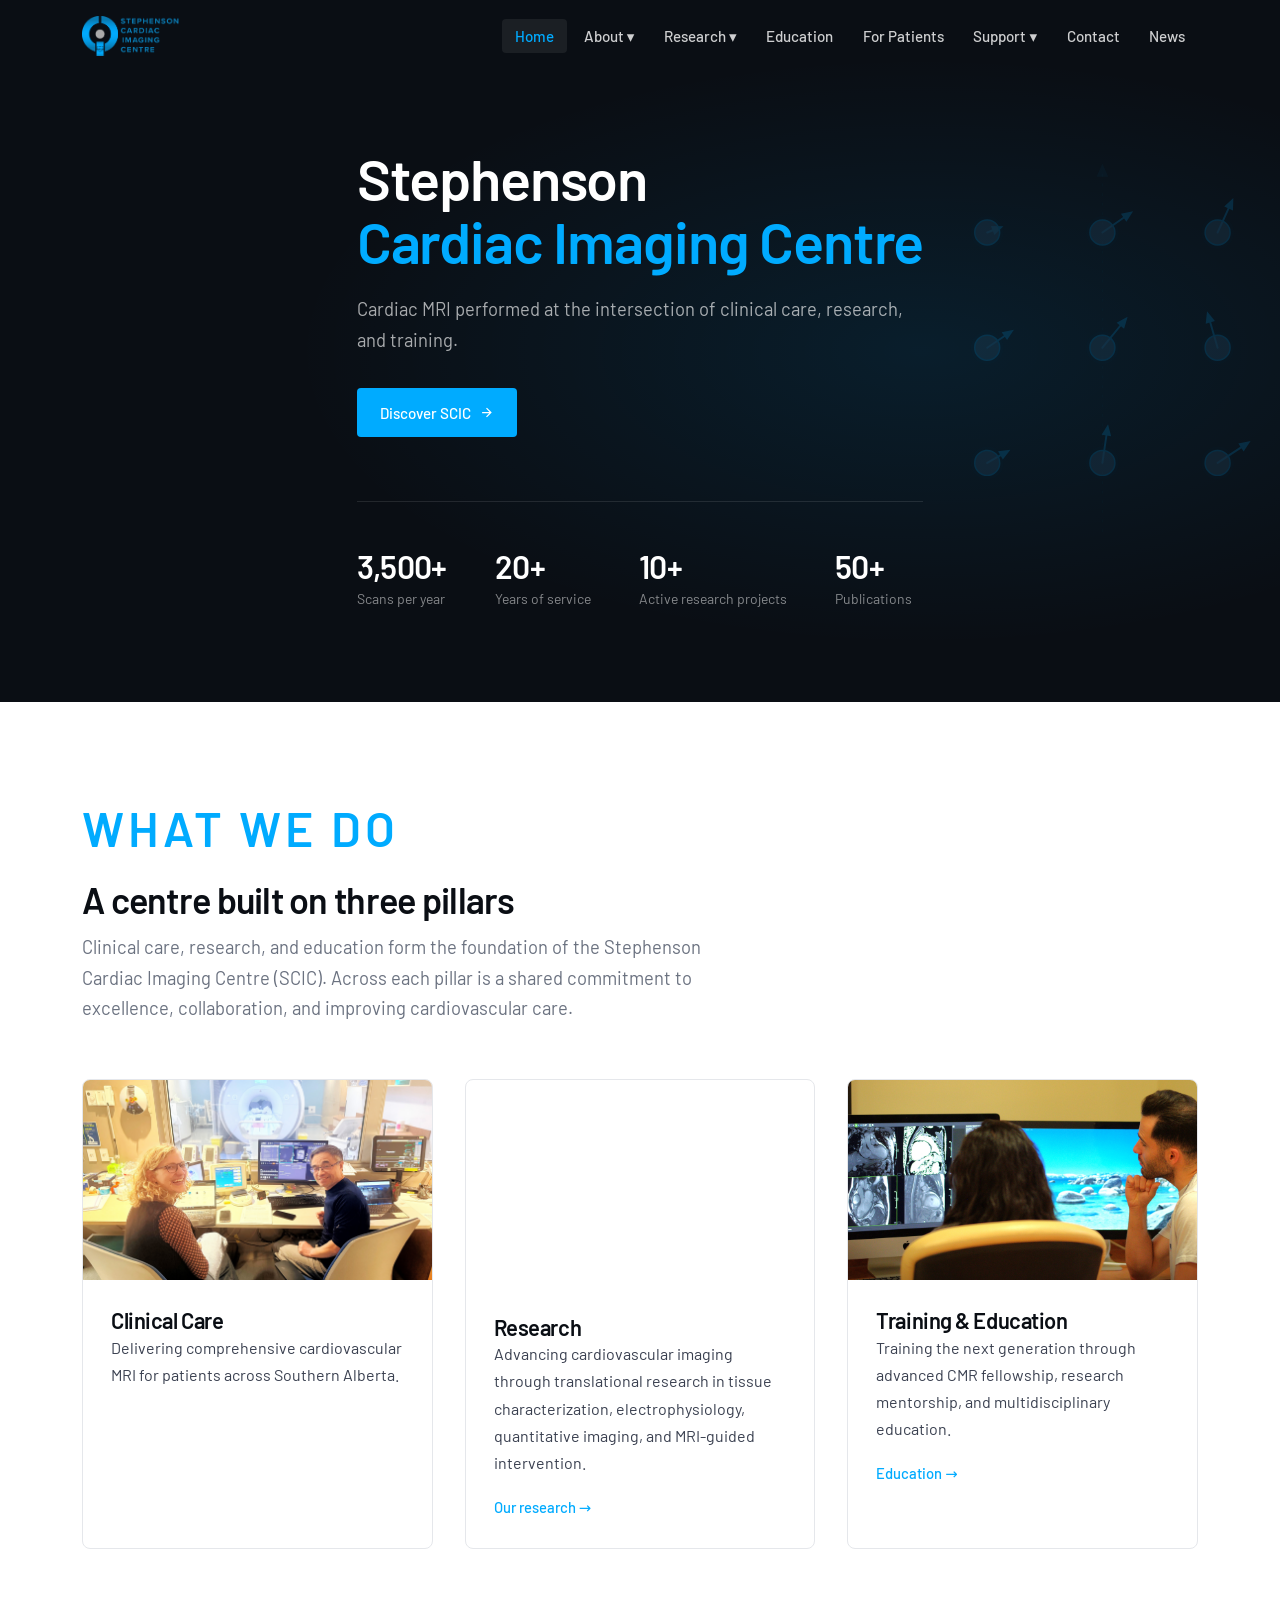
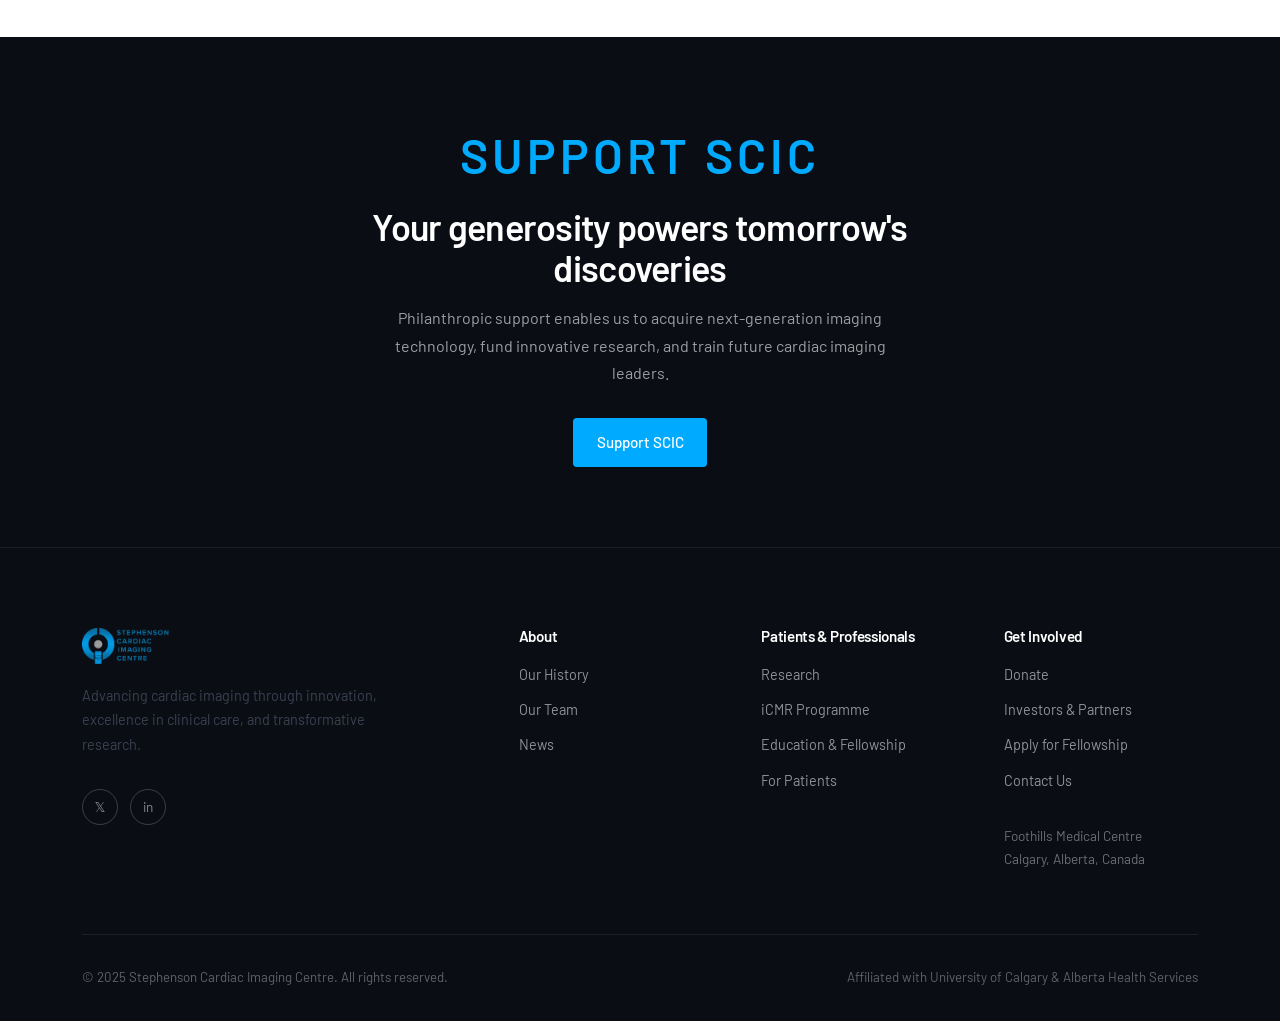
==== index.html @ 3ba27cda "added the data-goatcounter stuff for stats" ====
<!DOCTYPE html>
<html lang="en">
<head>
  <meta charset="UTF-8">
  <meta name="viewport" content="width=device-width, initial-scale=1.0">
  <title>Stephenson Cardiac Imaging Centre | Advanced Cardiac MRI</title>
  <meta name="description" content="The Stephenson Cardiac Imaging Centre (SCIC) at the University of Calgary, advancing cardiac health through world-class imaging, research, and clinical care.">
  <link rel="icon" type="image/png" href="images/SCIC_Favicon.png">
  <link rel="stylesheet" href="css/main.css">
  <style>
    .grid-3 > div, .grid-3 > a {
      transition: transform 0.3s ease, box-shadow 0.3s ease;
    }
    .grid-3 > a {
      cursor: pointer;
    }
    .grid-3 > div:hover, .grid-3 > a:hover {
      transform: translateY(-4px);
      box-shadow: 0 12px 24px rgba(0, 0, 0, 0.1);
    }
  </style>
</head>
<body>

<!-- Navigation -->
<div id="nav-holder"></div>

<!-- ====== HERO ====== -->
<section class="hero">
  <div class="hero-bg"></div>

  <!-- Animated MRI — hydrogen protons aligning with the B0 magnetic field. -->
  <div class="hero-visual">
    <svg viewBox="0 0 600 400" fill="none" xmlns="http://www.w3.org/2000/svg">

      <!-- B0 field direction axis (the static vertical magnetic field of the scanner) -->
      <line x1="415" y1="392" x2="415" y2="16" stroke="rgba(0,171,255,0.16)" stroke-width="1" stroke-dasharray="3 7"/>
      <polygon points="415,8 409,22 421,22" fill="rgba(0,171,255,0.24)"/>

      <!-- ── Row 1 (y = 80) ── -->
      <g class="proton-g-1">
        <circle cx="295" cy="80" r="17" fill="rgba(0,171,255,0.07)"/>
        <line class="spin-line" x1="295" y1="80" x2="295" y2="48" stroke="#00ABFF" stroke-width="2" stroke-linecap="round"/>
        <polygon class="spin-tip" points="295,40 290,52 300,52" fill="#00ABFF"/>
        <circle cx="295" cy="80" r="13" fill="rgba(100,170,225,0.58)" stroke="#00ABFF" stroke-width="1.5"/>
      </g>
      <g class="proton-g-2">
        <circle cx="415" cy="80" r="17" fill="rgba(0,171,255,0.07)"/>
        <line class="spin-line" x1="415" y1="80" x2="415" y2="48" stroke="#00ABFF" stroke-width="2" stroke-linecap="round"/>
        <polygon class="spin-tip" points="415,40 410,52 420,52" fill="#00ABFF"/>
        <circle cx="415" cy="80" r="13" fill="rgba(100,170,225,0.58)" stroke="#00ABFF" stroke-width="1.5"/>
      </g>
      <g class="proton-g-3">
        <circle cx="535" cy="80" r="17" fill="rgba(0,171,255,0.07)"/>
        <line class="spin-line" x1="535" y1="80" x2="535" y2="48" stroke="#00ABFF" stroke-width="2" stroke-linecap="round"/>
        <polygon class="spin-tip" points="535,40 530,52 540,52" fill="#00ABFF"/>
        <circle cx="535" cy="80" r="13" fill="rgba(100,170,225,0.58)" stroke="#00ABFF" stroke-width="1.5"/>
      </g>

      <!-- ── Row 2 (y = 200) ── -->
      <g class="proton-g-4">
        <circle cx="295" cy="200" r="17" fill="rgba(0,171,255,0.07)"/>
        <line class="spin-line" x1="295" y1="200" x2="295" y2="168" stroke="#00ABFF" stroke-width="2" stroke-linecap="round"/>
        <polygon class="spin-tip" points="295,160 290,172 300,172" fill="#00ABFF"/>
        <circle cx="295" cy="200" r="13" fill="rgba(100,170,225,0.58)" stroke="#00ABFF" stroke-width="1.5"/>
      </g>
      <g class="proton-g-5">
        <circle cx="415" cy="200" r="17" fill="rgba(0,171,255,0.07)"/>
        <line class="spin-line" x1="415" y1="200" x2="415" y2="168" stroke="#00ABFF" stroke-width="2" stroke-linecap="round"/>
        <polygon class="spin-tip" points="415,160 410,172 420,172" fill="#00ABFF"/>
        <circle cx="415" cy="200" r="13" fill="rgba(100,170,225,0.58)" stroke="#00ABFF" stroke-width="1.5"/>
      </g>
      <g class="proton-g-6">
        <circle cx="535" cy="200" r="17" fill="rgba(0,171,255,0.07)"/>
        <line class="spin-line" x1="535" y1="200" x2="535" y2="168" stroke="#00ABFF" stroke-width="2" stroke-linecap="round"/>
        <polygon class="spin-tip" points="535,160 530,172 540,172" fill="#00ABFF"/>
        <circle cx="535" cy="200" r="13" fill="rgba(100,170,225,0.58)" stroke="#00ABFF" stroke-width="1.5"/>
      </g>

      <!-- ── Row 3 (y = 320) ── -->
      <g class="proton-g-7">
        <circle cx="295" cy="320" r="17" fill="rgba(0,171,255,0.07)"/>
        <line class="spin-line" x1="295" y1="320" x2="295" y2="288" stroke="#00ABFF" stroke-width="2" stroke-linecap="round"/>
        <polygon class="spin-tip" points="295,280 290,292 300,292" fill="#00ABFF"/>
        <circle cx="295" cy="320" r="13" fill="rgba(100,170,225,0.58)" stroke="#00ABFF" stroke-width="1.5"/>
      </g>
      <g class="proton-g-8">
        <circle cx="415" cy="320" r="17" fill="rgba(0,171,255,0.07)"/>
        <line class="spin-line" x1="415" y1="320" x2="415" y2="288" stroke="#00ABFF" stroke-width="2" stroke-linecap="round"/>
        <polygon class="spin-tip" points="415,280 410,292 420,292" fill="#00ABFF"/>
        <circle cx="415" cy="320" r="13" fill="rgba(100,170,225,0.58)" stroke="#00ABFF" stroke-width="1.5"/>
      </g>
      <g class="proton-g-9">
        <circle cx="535" cy="320" r="17" fill="rgba(0,171,255,0.07)"/>
        <line class="spin-line" x1="535" y1="320" x2="535" y2="288" stroke="#00ABFF" stroke-width="2" stroke-linecap="round"/>
        <polygon class="spin-tip" points="535,280 530,292 540,292" fill="#00ABFF"/>
        <circle cx="535" cy="320" r="13" fill="rgba(100,170,225,0.58)" stroke="#00ABFF" stroke-width="1.5"/>
      </g>

    </svg>
  </div>

  <div class="container">
    <div class="hero-content">
      <h1 class="fade-in">
        Stephenson<br>
        <span>Cardiac Imaging Centre</span>
      </h1>
      <p class="fade-in">
        Cardiac MRI performed at the intersection of clinical care, research, and training.
      </p>
      <div class="hero-actions fade-in">
        <a href="about.html" class="btn btn-primary">
          Discover SCIC
          <svg width="15" height="15" viewBox="0 0 24 24" fill="none" stroke="currentColor" stroke-width="2"><path d="M5 12h14M12 5l7 7-7 7"/></svg>
        </a>
      </div>

      <div class="hero-stats fade-in">
        <div>
          <div class="hero-stat-value">3,500+</div>
          <div class="hero-stat-label">Scans per year</div>
        </div>
        <div>
          <div class="hero-stat-value">20+</div>
          <div class="hero-stat-label">Years of service</div>
        </div>
        <div>
          <div class="hero-stat-value">10+</div>
          <div class="hero-stat-label">Active research projects</div>
        </div>
        <div>
          <div class="hero-stat-value">50+</div>
          <div class="hero-stat-label">Publications</div>
        </div>
      </div>
    </div>
  </div>
</section>


<!-- ====== WHAT WE DO ====== -->
<section class="section">
  <div class="container">
    <div class="section-head fade-in">
      <span class="eyebrow">What we do</span>
      <h2>A centre built on three pillars</h2>
      <p class="lead"> Clinical care, research, and education form the foundation of the Stephenson Cardiac Imaging Centre (SCIC). Across each pillar is a shared commitment to excellence, collaboration, and improving cardiovascular care.

      </p>
    </div>

    <div class="grid-3">
      <div class="card fade-in">
        <img src="images/index/Clinical care.jpg" class="theme-card-media" alt="Clinical care" style="object-fit: cover;">
        <div class="card-body">
          <h3>Clinical Care</h3>
          <p>Delivering comprehensive cardiovascular MRI for patients across Southern Alberta.</p>
          <!-- <a href="clinical.html" class="card-link">Clinical services →</a> -->
        </div>
      </div>
      <a href="research.html" class="card fade-in" onmouseover="document.getElementById('research-video').play()" onmouseleave="const v = document.getElementById('research-video'); v.pause(); v.currentTime=0;">
        <video id="research-video" class="theme-card-media" muted loop controlsList="nopictureinpicture" style="object-fit: cover;">
          <source src="images/research/4D Flow.mp4" type="video/mp4">
        </video>
        <div class="card-body">
          <h3>Research</h3>
          <p>Advancing cardiovascular imaging through translational research in tissue characterization, electrophysiology, quantitative imaging, and MRI-guided intervention.</p>
          <span class="card-link">Our research →</span>
        </div>
      </a>
      <a href="education.html" class="card fade-in">
        <img src="images/index/Education-case reveiw.jpg" class="theme-card-media" alt="Education case review" style="object-fit: cover;">
        <div class="card-body">
          <h3>Training &amp; Education</h3>
          <p>Training the next generation through advanced CMR fellowship, research mentorship, and multidisciplinary education.</p>
          <span class="card-link">Education →</span>
        </div>
      </a>
    </div>
  </div>
</section>


<!-- ====== RESEARCH PREVIEW ====== -->
<!-- <section class="section section--grey">
  <div class="container">
    <div class="section-head section-head--row fade-in">
      <div>
        <span class="eyebrow">Research</span>
        <h2>Advancing the science of cardiac imaging</h2>
      </div>
      <a href="research.html" class="btn btn-outline">All projects →</a>
    </div>

    <div class="grid-3 fade-in" id="home-research-grid">
      Cards loaded from data/research.json
    </div>
  </div>
</section> -->


<!-- ====== DONORS CTA ====== -->
<section class="cta-band">
  <div class="container text-center fade-in">
    <span class="eyebrow">Support SCIC</span>
    <h2>Your generosity powers tomorrow's discoveries</h2>
    <p>Philanthropic support enables us to acquire next-generation imaging technology, fund innovative research, and train future cardiac imaging leaders.</p>
    <a href="donors.html" class="btn btn-primary">Support SCIC</a>
  </div>
</section>

<!-- Footer -->
<div id="footer-holder"></div>

<script src="js/nav.js"></script>
<script src="js/main.js"></script>

<script>
  // ---- Intersection Observer for mobile: auto-play videos & scale cards when in viewport ----
  if (!window.matchMedia('(hover: hover)').matches) {
    // Mobile device (no hover capability)
    const observer = new IntersectionObserver((entries) => {
      entries.forEach(entry => {
        if (entry.isIntersecting) {
          entry.target.classList.add('active');
          const video = entry.target.querySelector('video');
          if (video) video.play();
        } else {
          entry.target.classList.remove('active');
          const video = entry.target.querySelector('video');
          if (video) {
            video.pause();
            video.currentTime = 0;
          }
        }
      });
    }, { threshold: 0.5 });

    document.querySelectorAll('.card').forEach(card => observer.observe(card));
  }
</script>
<script data-goatcounter="https://scic-website.goatcounter.com/count"
        async src="//gc.zgo.at/count.js"></script>
</body>
</html>
---- css/main.css ----
/* ============================================
   SCIC — Stephenson Cardiac Imaging Centre
   Design System & Global Styles
   ============================================ */

@import url('https://fonts.googleapis.com/css2?family=Barlow:ital,wght@0,400;0,500;0,600;1,400&display=swap');

/* ---- CSS Variables ---- */
:root {
  /* One accent, on neutrals. */
  --blue: #00ABFF;
  --blue-dark: #0083CC;
  --blue-deep: #005a99;

  --ink:     #0A0E14;   /* headings, dark surfaces */
  --ink-2:   #3a4050;   /* body copy               */
  --ink-3:   #6b7280;   /* muted / meta            */
  --line:    #e5e7eb;   /* borders                 */
  --surface: #f7f8f9;   /* tinted panels           */
  --white:   #FFFFFF;

  --nav-height: 72px;
  --section-gap: 88px;

  --font: 'Barlow', system-ui, -apple-system, sans-serif;

  --radius: 8px;
  --radius-sm: 4px;

  --shadow: 0 1px 3px rgba(10,14,20,0.06);
  --transition: 0.2s ease;

  /* Aliases — keep the ~946 inline styles on the old names working while
     pass 2 converts them to components. Remove once the markup is clean. */
  --black: var(--ink);
  --grey: var(--ink-3);
  --grey-light: var(--surface);
  --grey-mid: var(--line);
  --off-white: var(--surface);
  --font-display: var(--font);
  --font-body: var(--font);
  --transition-slow: var(--transition);
  --shadow-sm: var(--shadow);
  --shadow-md: var(--shadow);
  --shadow-lg: var(--shadow);
  --shadow-blue: none;
}

/* ---- Reset ---- */
*, *::before, *::after { box-sizing: border-box; margin: 0; padding: 0; }
html { scroll-behavior: smooth; font-size: 16px; }
body {
  font-family: var(--font-body);
  background: var(--white);
  color: var(--black);
  line-height: 1.6;
  overflow-x: hidden;
}
img { max-width: 100%; display: block; }
a { color: inherit; text-decoration: none; }
ul { list-style: none; }
button { cursor: pointer; border: none; background: none; font-family: inherit; }

/* ---- Typography ---- */
h1, h2, h3, h4, h5 {
  font-family: var(--font);
  font-weight: 600;
  line-height: 1.15;
  letter-spacing: -0.02em;
  color: var(--ink);
}
h1 { font-size: clamp(2.4rem, 5vw, 3.6rem); }
h2 { font-size: clamp(1.75rem, 3vw, 2.25rem); }
h3 { font-size: 1.375rem; }
h4 { font-size: 1.075rem; }
p { font-size: 1rem; color: var(--ink-2); line-height: 1.7; }
.lead { font-size: 1.15rem; font-weight: 400; color: var(--ink-3); line-height: 1.65; }

/* ---- Layout Utilities ---- */
.container { max-width: 1180px; margin: 0 auto; padding: 0 2rem; }
.container-wide { max-width: 1400px; margin: 0 auto; padding: 0 2rem; }
.section { padding: var(--section-gap) 0; }
.section--dark { background: var(--black); color: var(--white); }
.section--dark p { color: rgba(255,255,255,0.75); }
.section--blue { background: var(--blue); color: var(--white); }
.section--grey { background: var(--grey-light); }

.grid-2 { display: grid; grid-template-columns: 1fr 1fr; gap: 3rem; align-items: center; }
.grid-3 { display: grid; grid-template-columns: repeat(3, 1fr); gap: 2rem; }
.grid-4 { display: grid; grid-template-columns: repeat(4, 1fr); row-gap: 1.5rem; column-gap: 3.5rem; }

.text-center { text-align: center; }
.text-blue { color: var(--blue); }
.text-grey { color: var(--grey); }

/* ---- Eyebrow ---- The only uppercase left on the site. ---- */
.eyebrow,
.section-label {
  display: block;
  font-weight: 600;
  font-size: 3rem;
  letter-spacing: 0.08em;
  text-transform: uppercase;
  color: var(--blue);
  margin-bottom: 0.75rem;
}

/* ---- Section head: eyebrow + h2 + lead ---- */
.section-head {
  max-width: 640px;
  margin-bottom: 3.5rem;
}
.section-head p { margin-top: 0.75rem; }

/* ---- Section head with a trailing action (e.g. "All projects →") ---- */
.section-head--row {
  max-width: none;
  display: flex;
  justify-content: space-between;
  align-items: flex-end;
  gap: 2rem;
}
.section-head--row > div { max-width: 640px; }

/* ============================================
   Components — these replace the inline-style
   patterns that were repeated across the pages.
   ============================================ */

/* ---- Muted small print (was: font-size:0.85rem;color:#9ca3af, ~40 sites) ---- */
.meta { font-size: 0.875rem; color: var(--ink-3); }

/* ---- Neutral tag (was: 5 colored category pills) ---- */
.tag {
  display: inline-block;
  font-size: 0.8rem;
  color: var(--ink-3);
  background: var(--surface);
  border: 1px solid var(--line);
  padding: 0.15rem 0.55rem;
  border-radius: var(--radius-sm);
}
.tag-blue { color: var(--blue); background: rgba(0,171,255,0.07); border-color: rgba(0,171,255,0.25); }

/* ---- Tinted panel (was: background:var(--grey-light);border-radius:14px;padding:2.5rem) ---- */
.panel {
  background: var(--surface);
  border: 1px solid var(--line);
  border-radius: var(--radius);
  padding: 2rem;
}
.panel--dark {
  background: var(--ink);
  border-color: rgba(255,255,255,0.1);
  color: var(--white);
}
.panel--dark p { color: rgba(255,255,255,0.7); }

/* ---- Check list (was: 36 inline flex rows with a ✓ glyph) ---- */
.check-list { display: flex; flex-direction: column; gap: 0.7rem; }
.check-list li {
  position: relative;
  padding-left: 1.6rem;
  color: var(--ink-2);
  line-height: 1.6;
}
.check-list li::before {
  content: '';
  position: absolute;
  left: 0;
  top: 0.45em;
  width: 13px;
  height: 10px;
  background: var(--blue);
  -webkit-mask: url("data:image/svg+xml,%3Csvg xmlns='http://www.w3.org/2000/svg' viewBox='0 0 13 10'%3E%3Cpath d='M1 5l3.5 3.5L12 1' fill='none' stroke='%23000' stroke-width='2' stroke-linecap='round' stroke-linejoin='round'/%3E%3C/svg%3E") no-repeat center / contain;
          mask: url("data:image/svg+xml,%3Csvg xmlns='http://www.w3.org/2000/svg' viewBox='0 0 13 10'%3E%3Cpath d='M1 5l3.5 3.5L12 1' fill='none' stroke='%23000' stroke-width='2' stroke-linecap='round' stroke-linejoin='round'/%3E%3C/svg%3E") no-repeat center / contain;
}
.section--dark .check-list li,
.panel--dark .check-list li { color: rgba(255,255,255,0.75); }

/* ---- Feature row: icon + title + copy (~20 sites) ---- */
.feature-row { display: flex; gap: 1rem; align-items: flex-start; }
.feature-row + .feature-row { margin-top: 1.75rem; }
.feature-icon {
  flex-shrink: 0;
  width: 32px;
  height: 32px;
  display: flex;
  align-items: center;
  justify-content: center;
  color: var(--blue);
}
.feature-row strong { display: block; margin-bottom: 0.2rem; font-weight: 600; color: var(--ink); }
.feature-row p { font-size: 0.95rem; }

/* ---- Stats ---- */
.stat-grid { display: flex; flex-wrap: wrap; gap: 3rem; }
.stat-value {
  font-size: 2rem;
  font-weight: 600;
  letter-spacing: -0.02em;
  line-height: 1;
  color: var(--ink);
}
.stat-label { font-size: 0.875rem; color: var(--ink-3); margin-top: 0.4rem; }

/* ---- Stat tile (bordered figure + caption) ---- */
.stat-tile {
  text-align: center;
  padding: 1.75rem 1rem;
  background: var(--surface);
  border: 1px solid var(--line);
  border-radius: var(--radius);
}
.stat-tile-value {
  font-size: 2rem;
  font-weight: 600;
  letter-spacing: -0.02em;
  color: var(--ink);
  line-height: 1;
}
.stat-tile-label { font-size: 0.875rem; color: var(--ink-3); margin-top: 0.4rem; }

/* ---- Theme card (on dark sections) ---- */
.theme-card {
  background: rgba(255,255,255,0.04);
  border: 1px solid rgba(255,255,255,0.1);
  border-radius: var(--radius);
  padding: 1.75rem;
}
.theme-card--accent { border-color: rgba(0,171,255,0.3); }
.theme-card h4 { color: var(--white); margin-bottom: 0.5rem; }
.theme-card p { color: rgba(255,255,255,0.6); font-size: 0.95rem; }

/* ---- Publication row ---- */
.pub-list { display: flex; flex-direction: column; gap: 0.75rem; }
.pub-row {
  display: flex;
  gap: 1.25rem;
  align-items: flex-start;
  background: var(--white);
  border: 1px solid var(--line);
  border-radius: var(--radius);
  padding: 1.25rem 1.5rem;
}
.pub-year {
  flex-shrink: 0;
  font-weight: 600;
  font-size: 0.95rem;
  color: var(--blue);
  line-height: 1.2;
  text-align: center;
  min-width: 3.5rem;
}
.pub-year span { display: block; font-size: 0.75rem; color: var(--ink-3); font-weight: 400; }
.pub-row h4 { margin-bottom: 0.2rem; font-size: 1rem; }
.pub-row p { margin: 0; }

/* ---- Full-width dark call to action ---- */
.cta-band { background: var(--ink); padding: 5rem 0; }
.cta-band h2 { color: var(--white); max-width: 620px; margin: 0 auto; }
.cta-band p {
  color: rgba(255,255,255,0.6);
  max-width: 520px;
  margin: 1rem auto 2rem;
}

/* ---- Mission / vision / values strip ---- */
.mission-strip {
  background: var(--surface);
  border-bottom: 1px solid var(--line);
  padding: 3.5rem 0;
}
.mission-strip h3 {
  font-size: 1rem;
  color: var(--blue);
  margin-bottom: 0.5rem;
}
.mission-strip p { font-size: 0.95rem; }

/* ---- Research cards (shared by index.html and research.html) ---- */
.research-card {
  display: flex;
  flex-direction: column;
  background: var(--white);
  border: 1px solid var(--line);
  border-radius: var(--radius);
  padding: 1.5rem;
  cursor: pointer;
  transition: var(--transition);
  text-align: left;
  width: 100%;
}
.research-card:hover { border-color: var(--blue); }
.research-card h4 { margin: 0.75rem 0 0.4rem; }
.research-card p { font-size: 0.925rem; color: var(--ink-3); }
.research-card-footer {
  display: flex;
  justify-content: space-between;
  align-items: baseline;
  gap: 1rem;
  margin-top: 1.25rem;
  padding-top: 1rem;
  border-top: 1px solid var(--line);
}
.research-status { font-size: 0.875rem; color: var(--ink-3); }
.research-status.is-recruiting { color: var(--blue); }

/* ---- Buttons ---- */
.btn {
  display: inline-flex;
  align-items: center;
  gap: 0.5rem;
  font-family: var(--font);
  font-weight: 500;
  font-size: 0.95rem;
  padding: 0.7rem 1.4rem;
  border-radius: var(--radius-sm);
  border: 1px solid transparent;
  transition: var(--transition);
}

.btn-primary {
  background: var(--blue);
  color: var(--white);
}
.btn-primary:hover { background: var(--blue-dark); }

.btn-outline {
  background: transparent;
  color: var(--blue);
  border-color: var(--blue);
}
.btn-outline:hover { background: var(--blue); color: var(--white); }

.btn-white {
  background: var(--white);
  color: var(--ink);
}
.btn-white:hover { background: var(--surface); }

.btn-ghost {
  background: transparent;
  color: var(--white);
  border-color: rgba(255,255,255,0.35);
}
.btn-ghost:hover {
  border-color: var(--white);
  background: rgba(255,255,255,0.08);
}

/* ---- Navigation ---- */
#navbar {
  position: fixed;
  top: 0;
  left: 0;
  right: 0;
  z-index: 1000;
  height: var(--nav-height);
  display: flex;
  align-items: center;
  transition: var(--transition);
}
#navbar.scrolled {
  background: rgba(10, 14, 20, 0.95);
  backdrop-filter: blur(12px);
  -webkit-backdrop-filter: blur(12px);
  border-bottom: 1px solid rgba(255,255,255,0.08);
}
#navbar .nav-inner {
  display: flex;
  align-items: center;
  justify-content: space-between;
  width: 100%;
}
#navbar .nav-logo {
  flex-shrink: 0;
}
#navbar .nav-logo img {
  height: 40px;
  width: auto;
  display: block;
}
#navbar .nav-links {
  display: flex;
  align-items: center;
  gap: 0.25rem;
}
#navbar .nav-links a,
#navbar .nav-links button {
  font-family: var(--font);
  font-weight: 500;
  font-size: 0.95rem;
  color: rgba(255,255,255,0.8);
  padding: 0.5rem 0.8rem;
  border-radius: var(--radius-sm);
  transition: var(--transition);
}
#navbar .nav-links a:hover,
#navbar .nav-links button:hover,
#navbar .nav-links a.active {
  color: var(--white);
  background: rgba(255,255,255,0.07);
}
#navbar .nav-links a.active { color: var(--blue); }

/* Dropdown */
.dropdown { position: relative; }
.dropdown-menu {
  position: absolute;
  top: 100%;
  left: 50%;
  transform: translateX(-50%) translateY(0);
  background: var(--black);
  border: 1px solid rgba(255,255,255,0.12);
  border-radius: var(--radius);
  padding: 0.5rem;
  padding-top: calc(0.5rem + 8px);
  min-width: 200px;
  opacity: 0;
  pointer-events: none;
  transition: opacity 0.25s ease, transform 0.25s ease;
  box-shadow: var(--shadow-lg);
}
/* Invisible bridge above the menu so hover is not lost crossing the gap */
.dropdown-menu::before {
  content: '';
  position: absolute;
  top: -8px;
  left: 0;
  right: 0;
  height: 8px;
}
.dropdown:hover .dropdown-menu,
.dropdown.open .dropdown-menu {
  opacity: 1;
  pointer-events: all;
}
.dropdown-menu a {
  display: block;
  padding: 0.6rem 1rem;
  font-family: var(--font-body);
  font-size: 0.9rem;
  color: rgba(255,255,255,0.8) !important;
  border-radius: 4px;
  transition: var(--transition);
}
.dropdown-menu a:hover {
  background: rgba(0,171,255,0.1);
  color: var(--blue) !important;
}

.nav-cta { margin-left: 1rem; white-space: nowrap; }

/* Hamburger */
.nav-hamburger {
  display: none;
  flex-direction: column;
  gap: 5px;
  padding: 8px;
}
.nav-hamburger span {
  display: block;
  width: 24px;
  height: 2px;
  background: var(--white);
  transition: var(--transition);
}

/* ---- Hero Section ---- */
.hero {
  position: relative;
  min-height: 78vh;
  display: flex;
  align-items: center;
  background: var(--ink);
  overflow: hidden;
  padding: calc(var(--nav-height) + 4rem) 0 5rem;
}
.hero-bg {
  position: absolute;
  inset: 0;
  background:
    radial-gradient(ellipse 70% 60% at 72% 50%, rgba(0,171,255,0.10) 0%, transparent 70%),
    var(--ink);
}
.hero-content {
  position: relative;
  z-index: 2;
  max-width: 760px;
}


.hero h1 {
  color: var(--white);
  font-size: clamp(2.4rem, 5vw, 3.6rem);
  line-height: 1.1;
  margin-bottom: 1.25rem;
}
.hero h1 span {
  color: var(--blue);
  font-size: inherit;
}
.hero p {
  color: rgba(255,255,255,0.65);
  font-size: 1.15rem;
  max-width: 560px;
  margin-bottom: 2rem;
}
.hero-actions { display: flex; gap: 1rem; flex-wrap: wrap; }
.hero-stats {
  display: flex;
  gap: 3rem;
  margin-top: 4rem;
  padding-top: 3rem;
  border-top: 1px solid rgba(255,255,255,0.1);
}
.hero-stat-value {
  font-family: var(--font);
  font-size: 2rem;
  font-weight: 600;
  color: var(--white);
  line-height: 1;
  letter-spacing: -0.02em;
}
.hero-stat-label {
  font-size: 0.875rem;
  color: rgba(255,255,255,0.5);
  margin-top: 0.4rem;
}
.hero-visual {
  position: absolute;
  right: 0;
  top: 50%;
  transform: translateY(-50%);
  width: 45%;
  opacity: 0.16;
  pointer-events: none;
}

/* ---- Cards ---- */
.card {
  background: var(--white);
  border-radius: var(--radius);
  overflow: hidden;
  transition: var(--transition);
  border: 1px solid var(--line);
}
.card:hover { border-color: var(--blue); transform: scale(1.05); }
/* Mobile: scale when card is in viewport */
@media (hover: none) {
  .card.active { border-color: var(--blue); transform: scale(1.05); }
}
.card .theme-card-media { width: 100%; height: 200px; margin: 0; border: none; margin-bottom: 0; }
.card-body { padding: 1.75rem; }
.card-icon {
  width: 40px;
  height: 40px;
  border-radius: var(--radius-sm);
  display: flex;
  align-items: center;
  justify-content: flex-start;
  margin-bottom: 1rem;
  color: var(--blue);
}
.card h4 { margin-bottom: 0.5rem; }
.card-link {
  display: inline-block;
  margin-top: 1.25rem;
  font-size: 0.925rem;
  font-weight: 500;
  color: var(--blue);
}
.card-link:hover { color: var(--blue-dark); }

/* Research Project Cards */
.project-card {
  position: relative;
  border-radius: 12px;
  overflow: hidden;
  aspect-ratio: 4/3;
  cursor: pointer;
  background: var(--ink);
}
.project-card-bg {
  position: absolute;
  inset: 0;
  transition: transform 0.5s ease;
}
.project-card:hover .project-card-bg { opacity: 0.9; }
.project-card-overlay {
  position: absolute;
  inset: 0;
  background: linear-gradient(to top, rgba(0,0,0,0.9) 0%, rgba(0,0,0,0.3) 60%, transparent 100%);
}
.project-card-content {
  position: absolute;
  bottom: 0;
  left: 0;
  right: 0;
  padding: 1.75rem;
  transform: translateY(0);
  transition: var(--transition);
}
.project-card-tag {
  display: inline-block;
  background: rgba(255,255,255,0.15);
  color: var(--white);
  font-size: 0.8rem;
  padding: 0.2rem 0.6rem;
  border-radius: var(--radius-sm);
  margin-bottom: 0.6rem;
}
.project-card h4 {
  color: var(--white);
  font-size: 1.15rem;
}
.project-card p {
  color: rgba(255,255,255,0.75);
  font-size: 0.9rem;
  margin-top: 0.5rem;
  max-height: 0;
  overflow: hidden;
  transition: max-height 0.4s ease;
}
.project-card:hover p { max-height: 100px; }
.project-card-arrow {
  position: absolute;
  top: 1.25rem;
  right: 1.25rem;
  width: 36px;
  height: 36px;
  border-radius: 50%;
  background: var(--blue);
  display: flex;
  align-items: center;
  justify-content: center;
  color: white;
  opacity: 0;
  transform: scale(0.8);
  transition: var(--transition);
}
.project-card:hover .project-card-arrow {
  opacity: 1;
  transform: scale(1);
}

/* ---- Team Cards ---- */
.team-card { text-align: center; }
.team-avatar {
  width: 96px;
  height: 96px;
  border-radius: 50%;
  background: var(--surface) !important;   /* !important defeats the per-person inline gradients until pass 2 strips them */
  margin: 0 auto 1rem;
  display: flex;
  align-items: center;
  justify-content: center;
  font-family: var(--font);
  font-size: 1.5rem;
  font-weight: 600;
  letter-spacing: -0.01em;
  color: var(--ink-3);
  border: 1px solid var(--line);
  overflow: hidden;
}
.team-card h4 { font-size: 1.05rem; margin-bottom: 0.2rem; }
.team-card .role {
  font-size: 0.9rem;
  color: var(--ink-3);
}
.team-card .bio {
  font-size: 0.875rem;
  color: var(--ink-3);
  margin-top: 0.3rem;
}
.linkedin-icon {
  opacity: 0.7;
  transition: opacity 0.2s;
}
.team-card h4 a:hover .linkedin-icon {
  opacity: 1;
}

/* ---- Timeline ---- */
.timeline {
  position: relative;
  padding-left: 2rem;
}
.timeline::before {
  content: '';
  position: absolute;
  left: 0;
  top: 0;
  bottom: 0;
  width: 1px;
  background: var(--line);
}
.timeline-item {
  position: relative;
  padding: 0 0 3rem 2rem;
  opacity: 0;
  transform: translateX(-20px);
  transition: opacity 0.5s ease, transform 0.5s ease;
}
.timeline-item.visible { opacity: 1; transform: translateX(0); }
.timeline-dot {
  position: absolute;
  left: -2.4rem;
  top: 0.45rem;
  width: 9px;
  height: 9px;
  border-radius: 50%;
  background: var(--blue);
}
.timeline-year {
  font-weight: 600;
  font-size: 0.875rem;
  color: var(--blue);
  margin-bottom: 0.4rem;
}
.timeline-item h4 { margin-bottom: 0.5rem; }

/* ---- Forms ---- */
.form-group { margin-bottom: 1.25rem; }
.form-label {
  display: block;
  font-weight: 500;
  font-size: 0.9rem;
  color: var(--ink-2);
  margin-bottom: 0.4rem;
}
.form-input,
.form-select,
.form-textarea {
  width: 100%;
  padding: 0.85rem 1rem;
  border: 1px solid var(--line);
  border-radius: var(--radius-sm);
  font-family: var(--font);
  font-size: 1rem;
  color: var(--black);
  background: var(--white);
  transition: var(--transition);
  outline: none;
  appearance: none;
}
.form-input:focus,
.form-select:focus,
.form-textarea:focus {
  border-color: var(--blue);
  box-shadow: 0 0 0 3px rgba(0,171,255,0.12);
}
.form-textarea { resize: vertical; min-height: 120px; }
.form-hint { font-size: 0.83rem; color: #9ca3af; margin-top: 0.35rem; }

/* Select arrow */
.form-select-wrap { position: relative; }
.form-select-wrap::after {
  content: '▾';
  position: absolute;
  right: 1rem;
  top: 50%;
  transform: translateY(-50%);
  color: var(--grey);
  pointer-events: none;
}

/* ---- History: paired photo + milestone track (about page) ---- */
.history-track {
  --track-gap: 5rem;
  display: grid;
  grid-template-columns: minmax(0, 1fr) minmax(0, 1fr);
  column-gap: var(--track-gap);
  row-gap: 3rem;
  align-items: start;
  margin-top: 3rem;
  /* continuous timeline rule down the left edge of the text column */
  background-image: linear-gradient(var(--line), var(--line));
  background-repeat: no-repeat;
  background-size: 1px 100%;
  background-position: calc(50% + var(--track-gap) / 2) 0;
}
.history-track .timeline-item { padding-bottom: 0; }
.history-track .timeline-dot { left: -4px; }

.history-photo { margin: 0; }
.history-photo img,
.history-photo__frame {
  display: block;
  width: 100%;
  aspect-ratio: 4 / 3;
  border-radius: var(--radius);
  object-fit: cover;
}
.history-photo__frame {
  display: flex;
  align-items: center;
  justify-content: center;
  text-align: center;
  background: var(--surface);
  border: 1px dashed var(--grey-mid);
  color: var(--ink-3);
  font-size: 0.8rem;
  font-weight: 500;
  line-height: 1.4;
  letter-spacing: 0.04em;
  text-transform: uppercase;
  padding: 1rem;
}
.history-photo figcaption {
  margin-top: 0.6rem;
  font-size: 0.83rem;
  line-height: 1.45;
  color: var(--ink-3);
}
.history-photo__hint {
  font-family: ui-monospace, SFMono-Regular, Menlo, monospace;
  font-size: 0.72rem;
  word-break: break-all;
}

/* ---- Callout / Info boxes ---- */
.callout {
  padding: 1.5rem;
  border-left: 2px solid var(--blue);
  background: var(--surface);
  border-radius: 0 var(--radius) var(--radius) 0;
}
.callout-blue {
  background: var(--blue);
  color: var(--white);
  border-radius: var(--radius);
  padding: 2.5rem;
  border: none;
}
.callout-blue p { color: rgba(255,255,255,0.9); }

/* ---- Tabs ---- */
.tab-nav {
  display: flex;
  gap: 0;
  border-bottom: 1px solid var(--line);
  margin-bottom: 2.5rem;
  overflow-x: auto;
}
.tab-btn {
  font-family: var(--font);
  font-weight: 500;
  font-size: 0.95rem;
  color: var(--ink-3);
  padding: 0.75rem 1.1rem;
  border-bottom: 2px solid transparent;
  margin-bottom: -1px;
  transition: var(--transition);
  white-space: nowrap;
}
.tab-btn:hover { color: var(--ink); }
.tab-btn.active { color: var(--blue); border-bottom-color: var(--blue); }
.tab-panel { display: none; }
.tab-panel.active { display: block; }

/* ---- Accordion ---- */
.accordion-item {
  border: 1px solid var(--line);
  border-radius: var(--radius);
  margin-bottom: 0.75rem;
  overflow: hidden;
}
.accordion-header {
  display: flex;
  justify-content: space-between;
  align-items: center;
  padding: 1.25rem 1.5rem;
  cursor: pointer;
  transition: var(--transition);
}
.accordion-header:hover { background: var(--grey-light); }
.accordion-header h4 { font-size: 1rem; font-weight: 600; margin: 0; }
.accordion-icon {
  font-size: 1.25rem;
  color: var(--blue);
  transition: transform 0.3s;
  flex-shrink: 0;
}
.accordion-item.open .accordion-icon { transform: rotate(45deg); }
.accordion-body {
  max-height: 0;
  overflow: hidden;
  transition: max-height 0.4s ease;
}
.accordion-body-inner { padding: 0 1.5rem 1.5rem; }

/* ---- Page Hero (internal pages) ---- */
.page-hero {
  background: var(--black);
  padding: calc(var(--nav-height) + 4rem) 0 4rem;
  position: relative;
  overflow: hidden;
}

.page-hero h1 { color: var(--white); }
.page-hero .lead { color: rgba(255,255,255,0.65); max-width: 640px; }
.page-hero-bg {
  position: absolute;
  inset: 0;
  background: radial-gradient(ellipse 60% 80% at 80% 50%, rgba(0,171,255,0.07) 0%, transparent 70%);
  pointer-events: none;
}

/* ---- Footer ---- */
#footer {
  background: var(--black);
  color: rgba(255,255,255,0.7);
  padding: 5rem 0 2rem;
  border-top: 1px solid rgba(255,255,255,0.08);
}
.footer-grid {
  display: grid;
  grid-template-columns: 2fr 1fr 1fr 1fr;
  gap: 3rem;
  margin-bottom: 4rem;
}
#footer h5 {
  font-weight: 600;
  font-size: 0.95rem;
  color: var(--white);
  margin-bottom: 1rem;
}
#footer ul li { margin-bottom: 0.6rem; }
#footer ul li a {
  color: rgba(255,255,255,0.55);
  font-size: 0.9rem;
  transition: color 0.2s;
}
#footer ul li a:hover { color: var(--blue); }
.footer-logo { margin-bottom: 1.25rem; }
.footer-logo img { height: 36px; opacity: 0.9; }
.footer-desc { font-size: 0.9rem; line-height: 1.7; max-width: 300px; }
.footer-bottom {
  padding-top: 2rem;
  border-top: 1px solid rgba(255,255,255,0.08);
  display: flex;
  justify-content: space-between;
  align-items: center;
  font-size: 0.83rem;
  color: rgba(255,255,255,0.35);
}
.footer-social { display: flex; gap: 0.75rem; }
.footer-social a {
  width: 36px;
  height: 36px;
  border-radius: 50%;
  border: 1px solid rgba(255,255,255,0.2);
  display: flex;
  align-items: center;
  justify-content: center;
  color: rgba(255,255,255,0.5);
  font-size: 0.85rem;
  transition: var(--transition);
}
.footer-social a:hover {
  border-color: rgba(255,255,255,0.5);
  color: var(--white);
}

/* ---- Animations ---- */
.fade-in {
  opacity: 0;
  transform: translateY(12px);
  transition: opacity 0.5s ease, transform 0.5s ease;
}
.fade-in.visible { opacity: 1; transform: translateY(0); }

/* Pulse animation on blue dots */


/* MRI: Proton precession + T1 relaxation — animated via JS in main.js */

/* ---- Mobile Navigation ---- */
.mobile-menu {
  position: fixed;
  top: 0;
  left: 0;
  right: 0;
  bottom: 0;
  background: rgba(10,14,20,0.98);
  z-index: 999;
  display: flex;
  flex-direction: column;
  align-items: center;
  justify-content: flex-start;
  padding-top: 6rem;
  padding-bottom: 2rem;
  gap: 1.5rem;
  overflow-y: auto;
  transform: translateX(100%);
  transition: transform 0.4s cubic-bezier(0.4, 0, 0.2, 1);
}
.mobile-menu.open { transform: translateX(0); }
.mobile-menu a {
  font-family: var(--font);
  font-size: 1.5rem;
  font-weight: 500;
  color: rgba(255,255,255,0.8);
  transition: color 0.2s;
}
.mobile-menu a:hover { color: var(--blue); }
.mobile-menu-cta {
  margin-top: 0.5rem;
  padding: 0.7rem 1.6rem !important;
  background: var(--blue);
  color: var(--white) !important;
  border-radius: var(--radius-sm);
  font-size: 1rem !important;
}
.mobile-menu-cta:hover { background: var(--blue-dark); }
.mobile-close {
  position: absolute;
  top: 1.5rem;
  right: 1.5rem;
  color: white;
  font-size: 1.5rem;
  padding: 0.5rem;
}

/* ---- Responsive ---- */
@media (max-width: 1024px) {
  .grid-4 { grid-template-columns: repeat(2, 1fr); }
  .footer-grid { grid-template-columns: 1fr 1fr; }
}
@media (max-width: 768px) {
  :root { --section-gap: 64px; }
  .grid-2, .grid-3 { grid-template-columns: 1fr; }
  .eyebrow,
  .section-label {
    font-size: 1.75rem;
    letter-spacing: 0.05em;
  }
  .hero-stats { gap: 1.5rem; flex-wrap: wrap; }
  .footer-grid { grid-template-columns: 1fr; }
  .footer-bottom { flex-direction: column; gap: 1rem; text-align: center; }
  #navbar .nav-links { display: none; }
  .nav-hamburger { display: flex; }
  .nav-cta { display: none !important; }
  .hero-visual { opacity: 0.07; }
  .hero-actions { flex-direction: column; align-items: flex-start; }
}
/* Phones/tablets: one column — photo, then its milestone, then the next pair */
@media (max-width: 900px) {
  .history-track {
    grid-template-columns: 1fr;
    row-gap: 1.25rem;
    background-image: none;
  }
  .history-track .timeline-item { padding-left: 0; margin-bottom: 1.5rem; }
  .history-track .timeline-dot { display: none; }
}

@media (max-width: 480px) {
  h1 { font-size: 2.4rem; }
  .grid-4 { grid-template-columns: 1fr; }
  .eyebrow,
  .section-label {
    font-size: 1.3rem;
    letter-spacing: 0.04em;
  }
}

/* ---- Utility ---- */
.mt-1 { margin-top: 0.5rem; }
.mt-2 { margin-top: 1rem; }
.mt-3 { margin-top: 1.5rem; }
.mt-4 { margin-top: 2rem; }
.mt-6 { margin-top: 3rem; }
.mb-1 { margin-bottom: 0.5rem; }
.mb-2 { margin-bottom: 1rem; }
.mb-3 { margin-bottom: 1.5rem; }
.mb-4 { margin-bottom: 2rem; }
.mb-6 { margin-bottom: 3rem; }
.gap-1 { gap: 0.5rem; }
.flex { display: flex; }
.flex-wrap { flex-wrap: wrap; }
.items-center { align-items: center; }
.justify-between { justify-content: space-between; }
.w-full { width: 100%; }

/* ---- Page-specific: Clinical ---- */
.indication-grid {
  display: grid;
  grid-template-columns: repeat(auto-fill, minmax(260px, 1fr));
  gap: 1.25rem;
}
.indication-card {
  background: var(--white);
  border: 1px solid var(--line);
  border-radius: var(--radius);
  padding: 1.25rem;
  cursor: pointer;
  transition: var(--transition);
  user-select: none;
}
.indication-card:hover,
.indication-card.selected {
  border-color: var(--blue);
  background: rgba(0,171,255,0.04);
}
.indication-card.selected .check { opacity: 1; }
.check {
  display: inline-flex;
  width: 22px;
  height: 22px;
  border-radius: 50%;
  background: var(--blue);
  align-items: center;
  justify-content: center;
  color: white;
  font-size: 0.7rem;
  float: right;
  opacity: 0;
  transition: opacity 0.2s;
}
.indication-card strong { display: block; margin-bottom: 0.3rem; font-size: 0.95rem; }
.indication-card p { font-size: 0.85rem; color: #6b7280; }

/* Referral form step indicator */
.steps {
  display: flex;
  align-items: center;
  gap: 0;
  margin-bottom: 3rem;
}
.step {
  display: flex;
  align-items: center;
  gap: 0.75rem;
  flex: 1;
}
.step-num {
  width: 36px;
  height: 36px;
  border-radius: 50%;
  display: flex;
  align-items: center;
  justify-content: center;
  font-family: var(--font);
  font-weight: 600;
  font-size: 0.9rem;
  border: 1px solid var(--line);
  color: var(--grey);
  flex-shrink: 0;
  transition: var(--transition);
}
.step.active .step-num, .step.done .step-num {
  background: var(--blue);
  border-color: var(--blue);
  color: white;
}
.step-label { font-size: 0.85rem; font-weight: 600; color: var(--grey); }
.step.active .step-label { color: var(--blue-dark); }
.step-line { flex: 1; height: 2px; background: var(--grey-mid); margin: 0 0.5rem; }
.step.done ~ .step-line { background: var(--blue); }

/* Generated protocol box */
.protocol-box {
  background: var(--ink);
  color: var(--white);
  border-radius: var(--radius);
  padding: 2rem;
}
.protocol-box h4 { color: var(--blue); margin-bottom: 1.25rem; }
.protocol-line {
  display: flex;
  justify-content: space-between;
  padding: 0.6rem 0;
  border-bottom: 1px solid rgba(255,255,255,0.08);
  font-size: 0.9rem;
}
.protocol-line:last-child { border: none; }
.protocol-line .key { color: rgba(255,255,255,0.5); }
.protocol-line .val { font-weight: 600; color: white; }
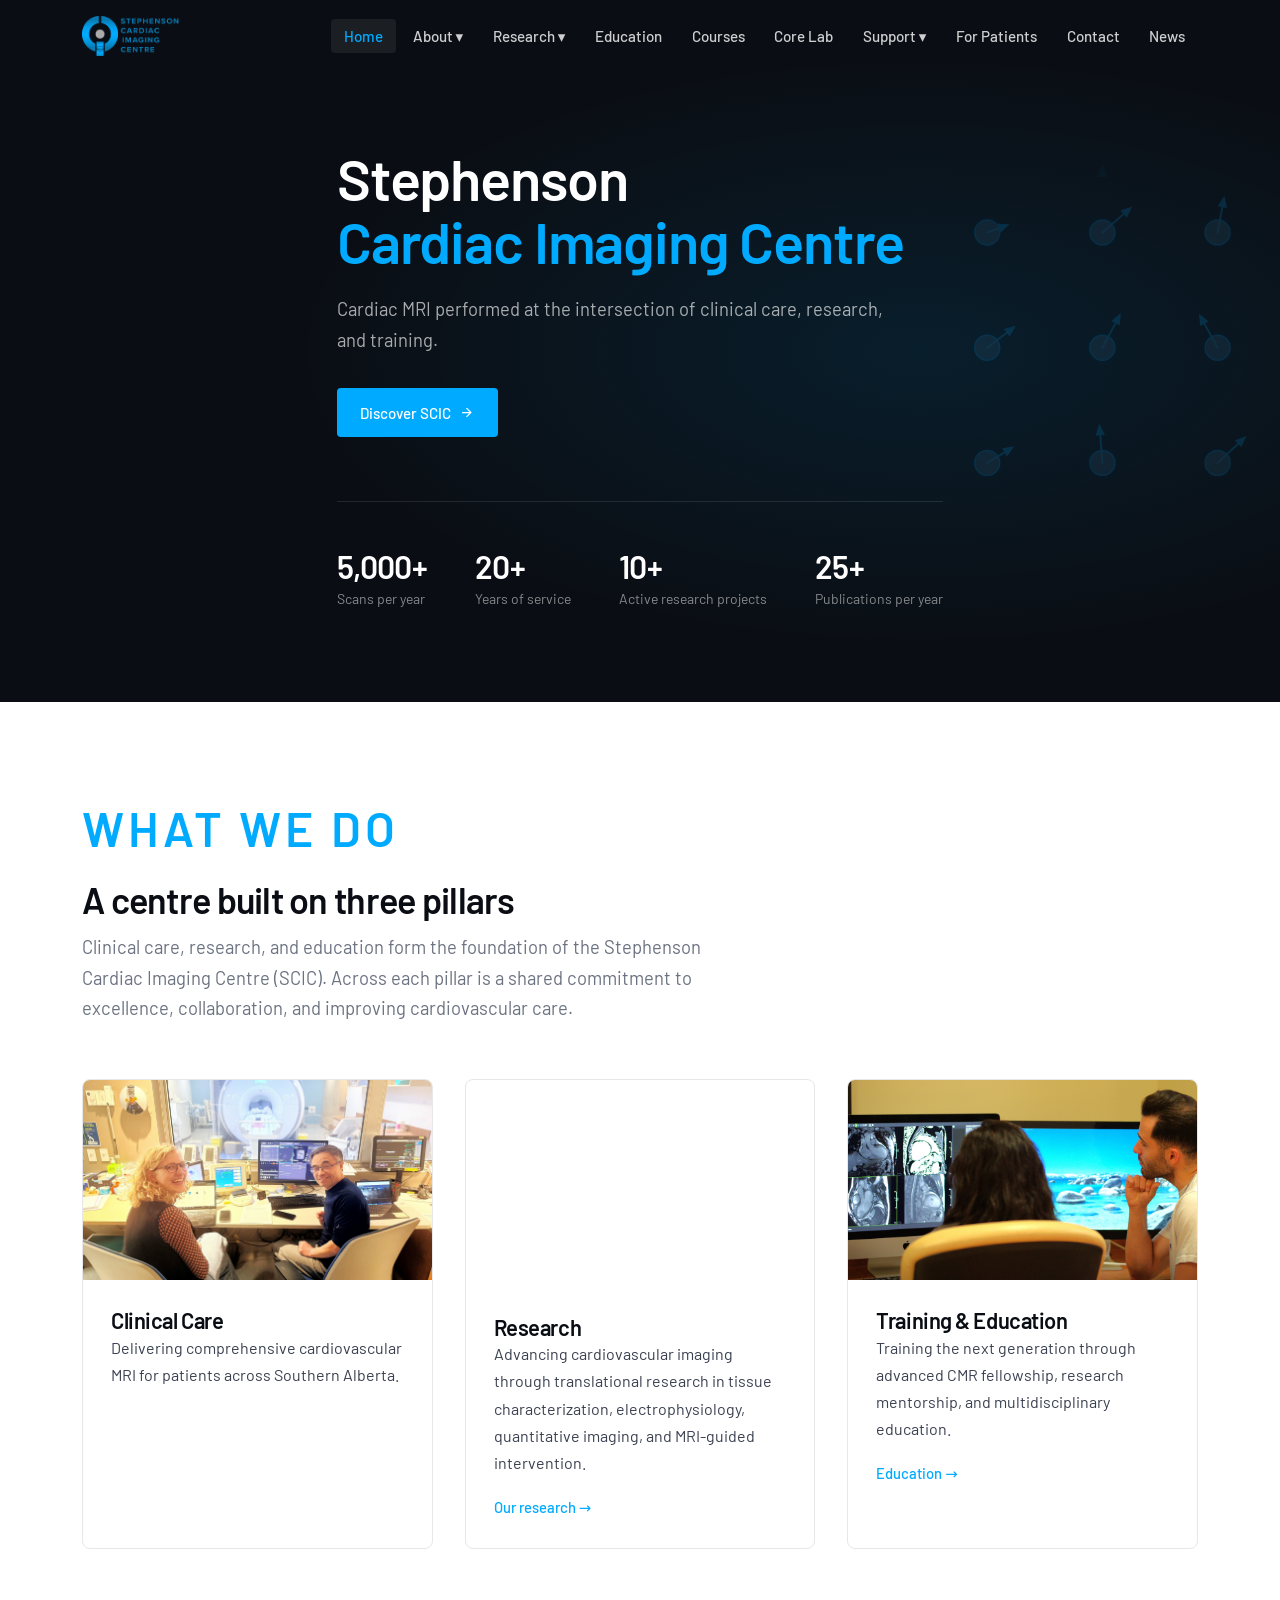
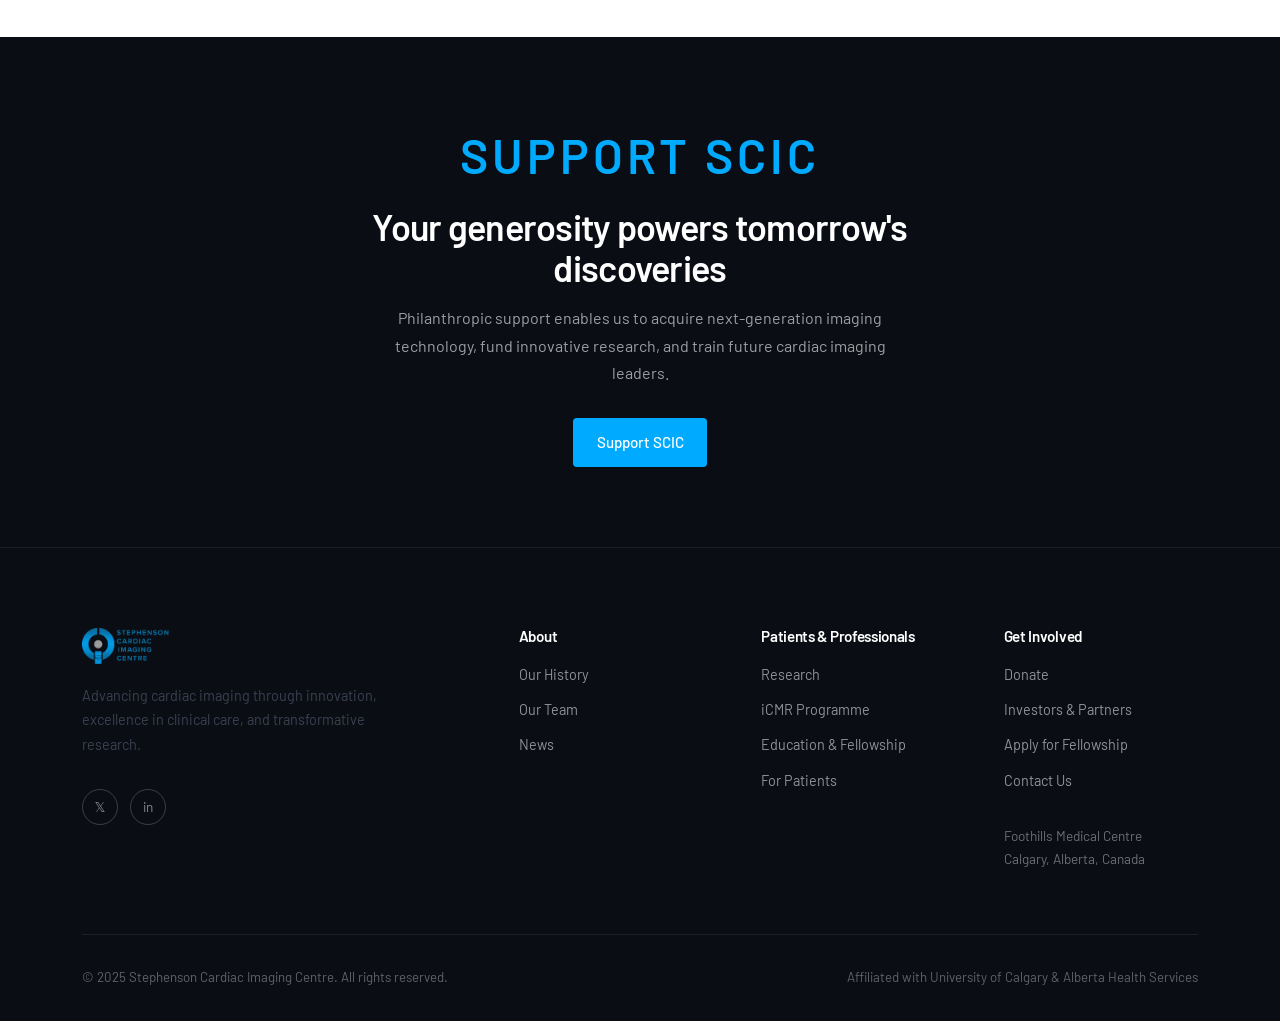
==== commit 763535bb: "suggestions from Marco" ====
--- a/index.html
+++ b/index.html
@@ -118,7 +118,7 @@
 
       <div class="hero-stats fade-in">
         <div>
-          <div class="hero-stat-value">3,500+</div>
+          <div class="hero-stat-value">5,000+</div>
           <div class="hero-stat-label">Scans per year</div>
         </div>
         <div>
@@ -130,8 +130,8 @@
           <div class="hero-stat-label">Active research projects</div>
         </div>
         <div>
-          <div class="hero-stat-value">50+</div>
-          <div class="hero-stat-label">Publications</div>
+          <div class="hero-stat-value">25+</div>
+          <div class="hero-stat-label">Publications per year</div>
         </div>
       </div>
     </div>
--- a/css/main.css
+++ b/css/main.css
@@ -985,7 +985,7 @@
   right: 0;
   bottom: 0;
   background: rgba(10,14,20,0.98);
-  z-index: 999;
+  z-index: 1001;
   display: flex;
   flex-direction: column;
   align-items: center;
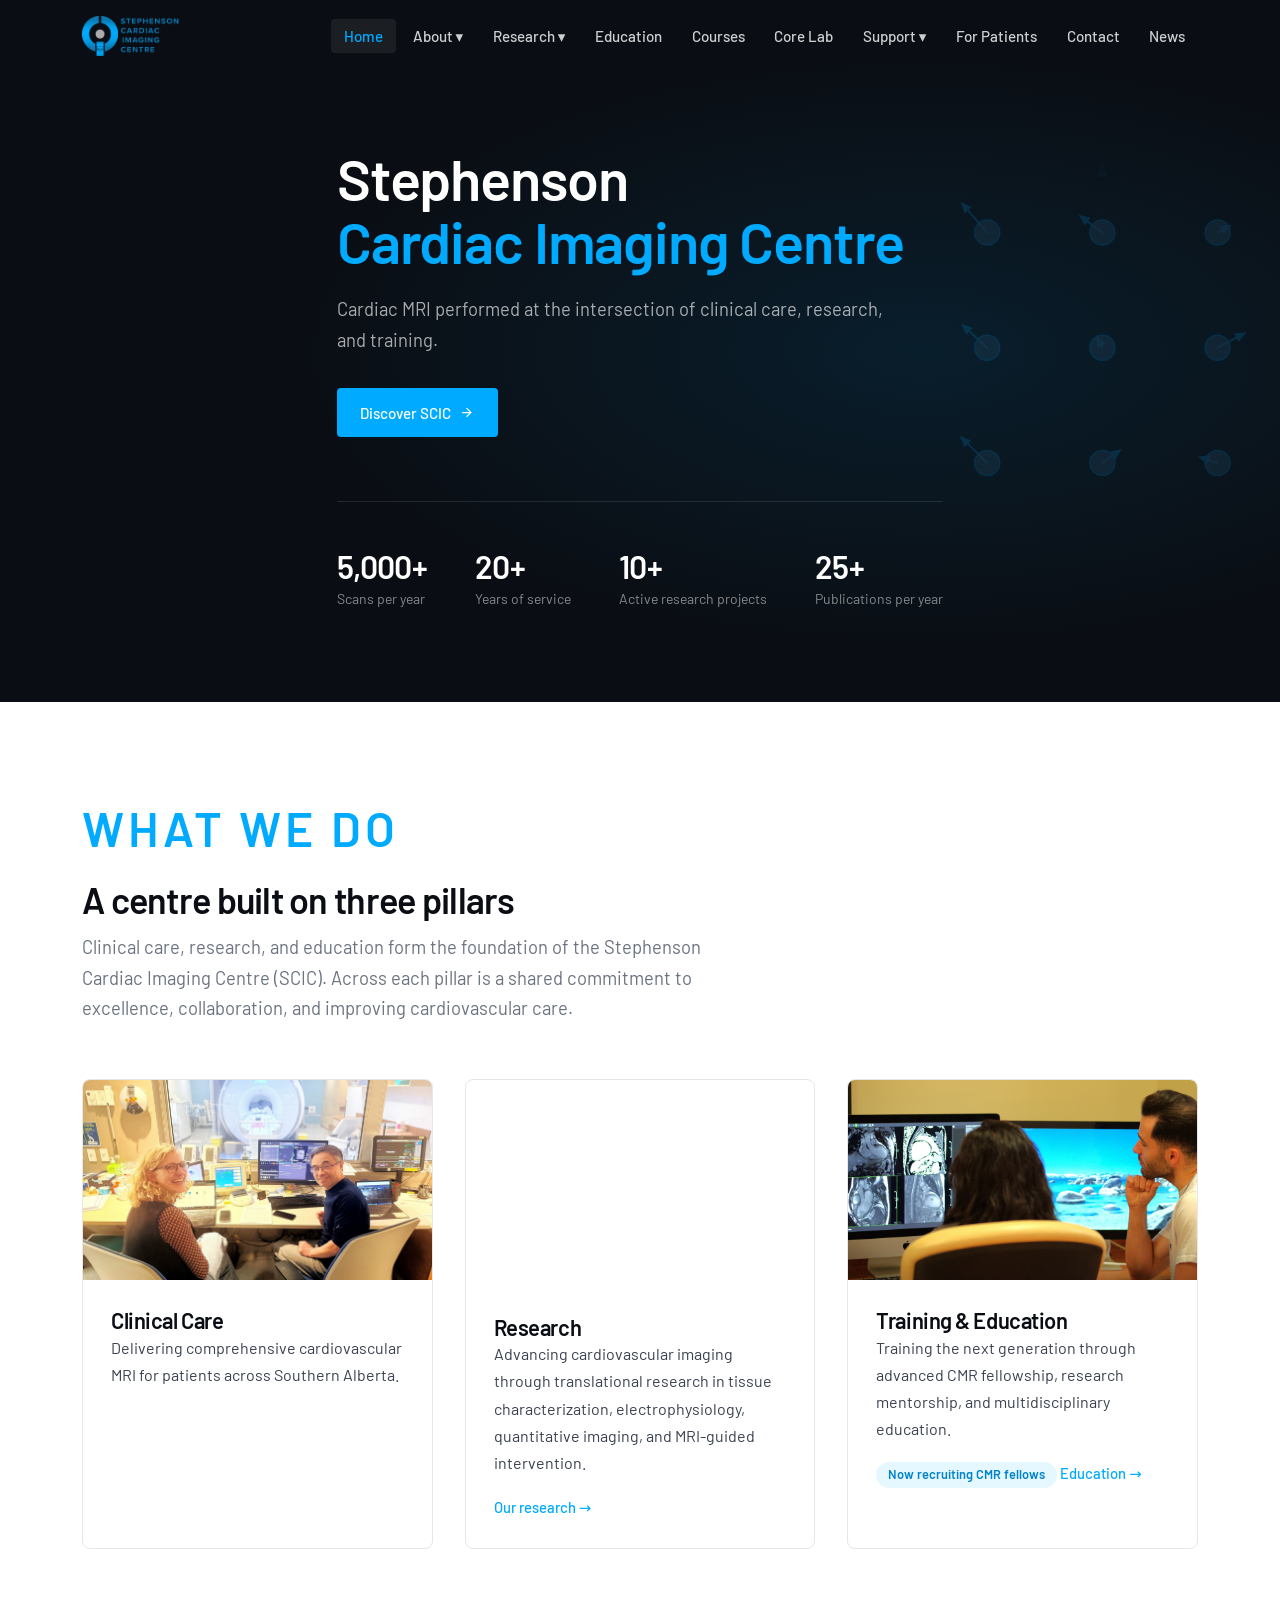
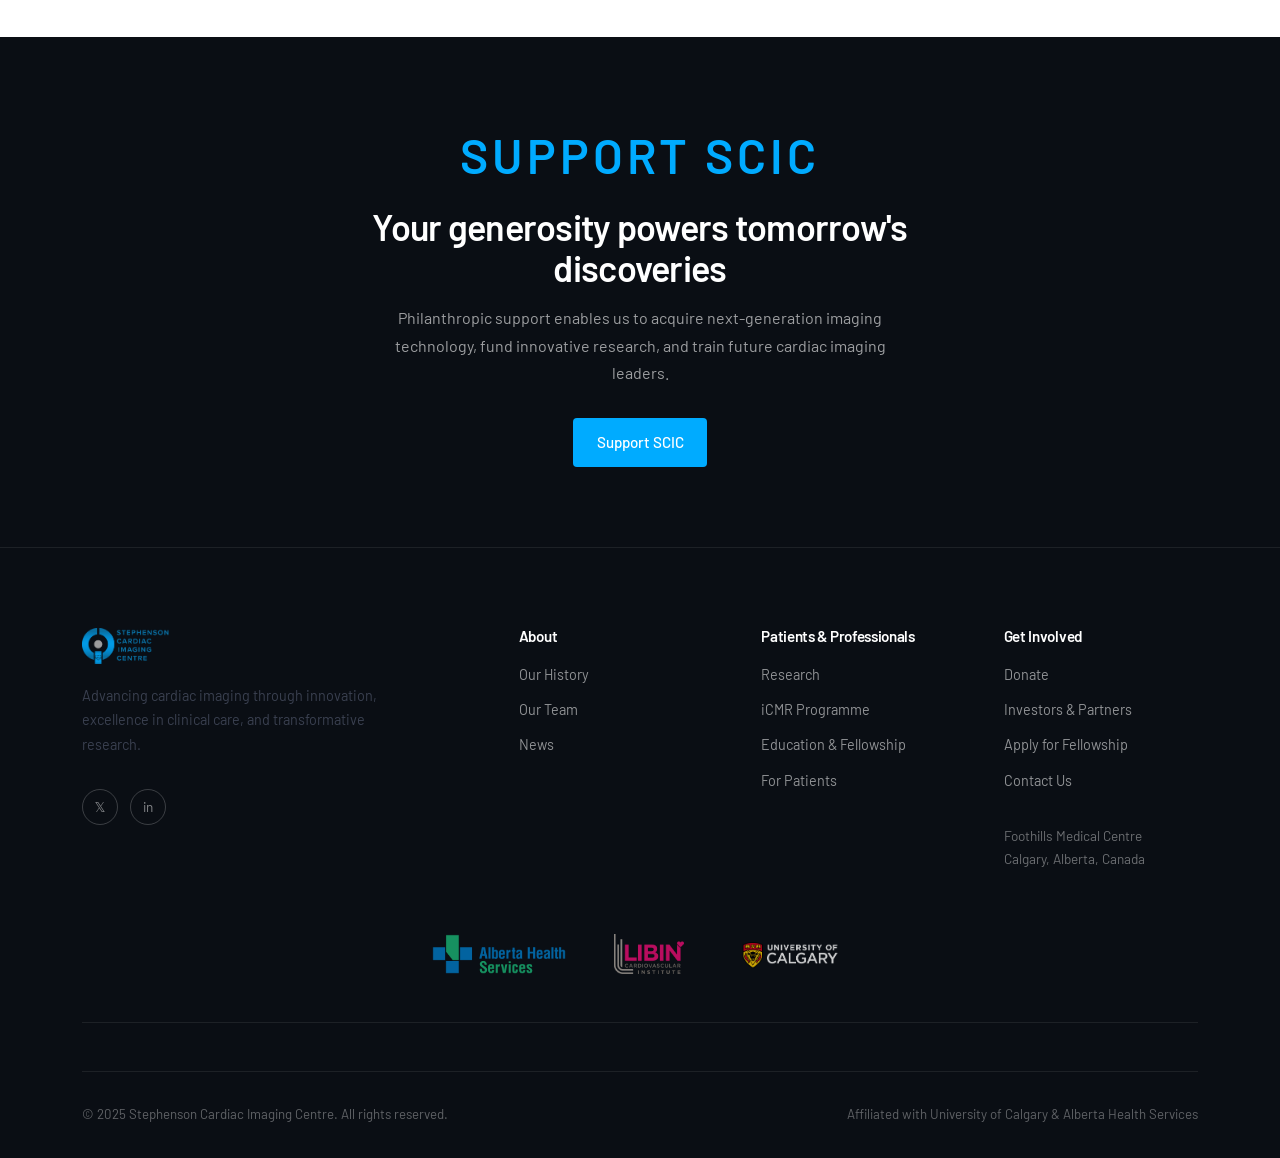
==== commit c345a91c: "for the new fellowships, added it to the home page, updated the education page and added a news arti" ====
--- a/index.html
+++ b/index.html
@@ -17,6 +17,19 @@
     .grid-3 > div:hover, .grid-3 > a:hover {
       transform: translateY(-4px);
       box-shadow: 0 12px 24px rgba(0, 0, 0, 0.1);
+    }
+    .recruit-pill {
+      display: inline-block;
+      max-width: 100%;
+      margin-bottom: 0.75rem;
+      padding: 0.3rem 0.75rem;
+      border-radius: 999px;
+      background: rgba(0, 171, 255, 0.1);
+      color: var(--blue-dark);
+      font-size: 0.8rem;
+      font-weight: 600;
+      line-height: 1.3;
+      white-space: normal;
     }
   </style>
 </head>
@@ -174,6 +187,7 @@
         <div class="card-body">
           <h3>Training &amp; Education</h3>
           <p>Training the next generation through advanced CMR fellowship, research mentorship, and multidisciplinary education.</p>
+          <span class="recruit-pill">Now recruiting CMR fellows</span>
           <span class="card-link">Education →</span>
         </div>
       </a>
--- a/css/main.css
+++ b/css/main.css
@@ -651,7 +651,7 @@
   width: 96px;
   height: 96px;
   border-radius: 50%;
-  background: var(--surface) !important;   /* !important defeats the per-person inline gradients until pass 2 strips them */
+  background: var(--surface);
   margin: 0 auto 1rem;
   display: flex;
   align-items: center;
@@ -660,7 +660,8 @@
   font-size: 1.5rem;
   font-weight: 600;
   letter-spacing: -0.01em;
-  color: var(--ink-3);
+  color: white;
+  text-shadow: 0 2px 4px rgba(0,0,0,0.3);
   border: 1px solid var(--line);
   overflow: hidden;
 }
@@ -962,6 +963,23 @@
 .footer-social a:hover {
   border-color: rgba(255,255,255,0.5);
   color: var(--white);
+}
+.footer-partner-logos {
+  display: flex;
+  align-items: center;
+  justify-content: center;
+  gap: 3rem;
+  margin-bottom: 3rem;
+  padding-bottom: 3rem;
+  border-bottom: 1px solid rgba(255,255,255,0.08);
+}
+.footer-partner-logos img {
+  height: 40px;
+  opacity: 0.8;
+  transition: opacity 0.2s;
+}
+.footer-partner-logos img:hover {
+  opacity: 1;
 }
 
 /* ---- Animations ---- */
@@ -1057,6 +1075,17 @@
   .history-track .timeline-dot { display: none; }
 }
 
+@media (max-width: 768px) {
+  .footer-partner-logos {
+    gap: 2rem;
+    margin-bottom: 2rem;
+    padding-bottom: 2rem;
+  }
+  .footer-partner-logos img {
+    height: 32px;
+  }
+}
+
 @media (max-width: 480px) {
   h1 { font-size: 2.4rem; }
   .grid-4 { grid-template-columns: 1fr; }
@@ -1064,6 +1093,15 @@
   .section-label {
     font-size: 1.3rem;
     letter-spacing: 0.04em;
+  }
+  .footer-partner-logos {
+    flex-wrap: wrap;
+    gap: 1.5rem;
+    margin-bottom: 1.5rem;
+    padding-bottom: 1.5rem;
+  }
+  .footer-partner-logos img {
+    height: 28px;
   }
 }
 
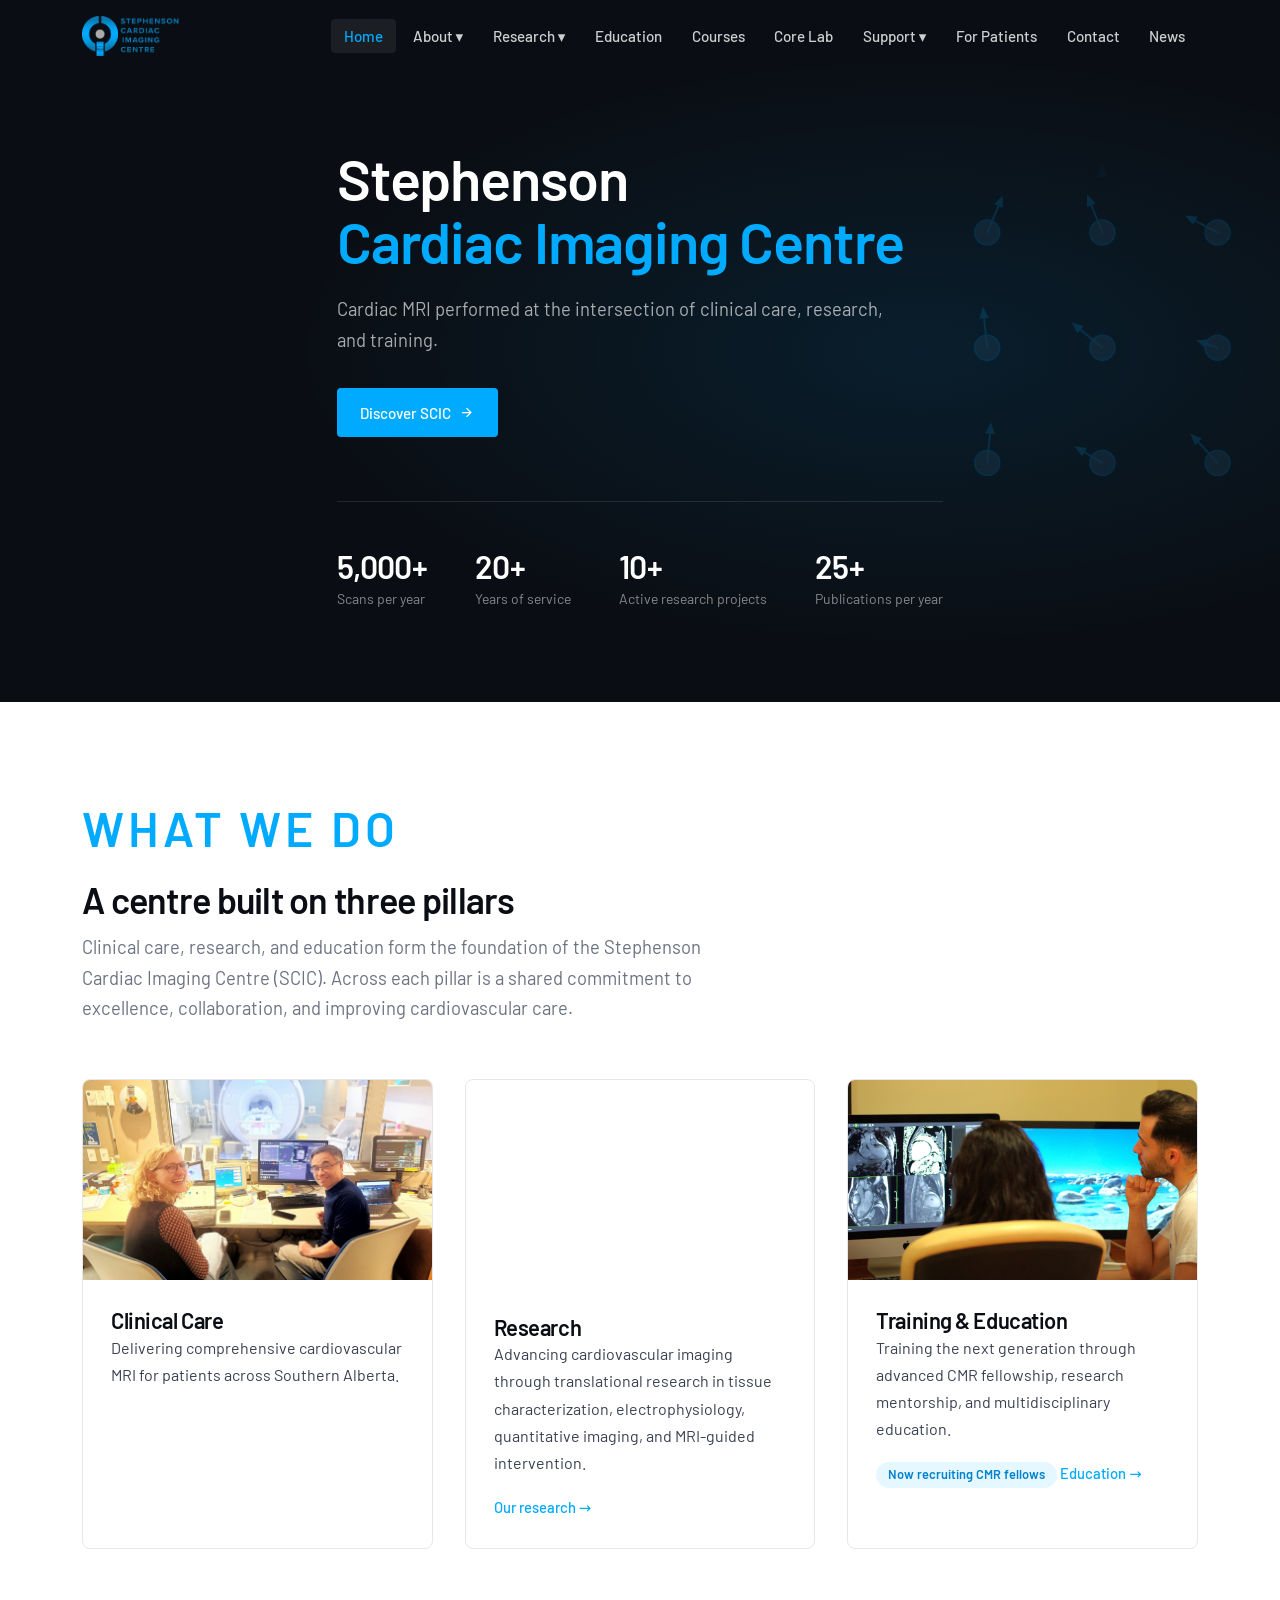
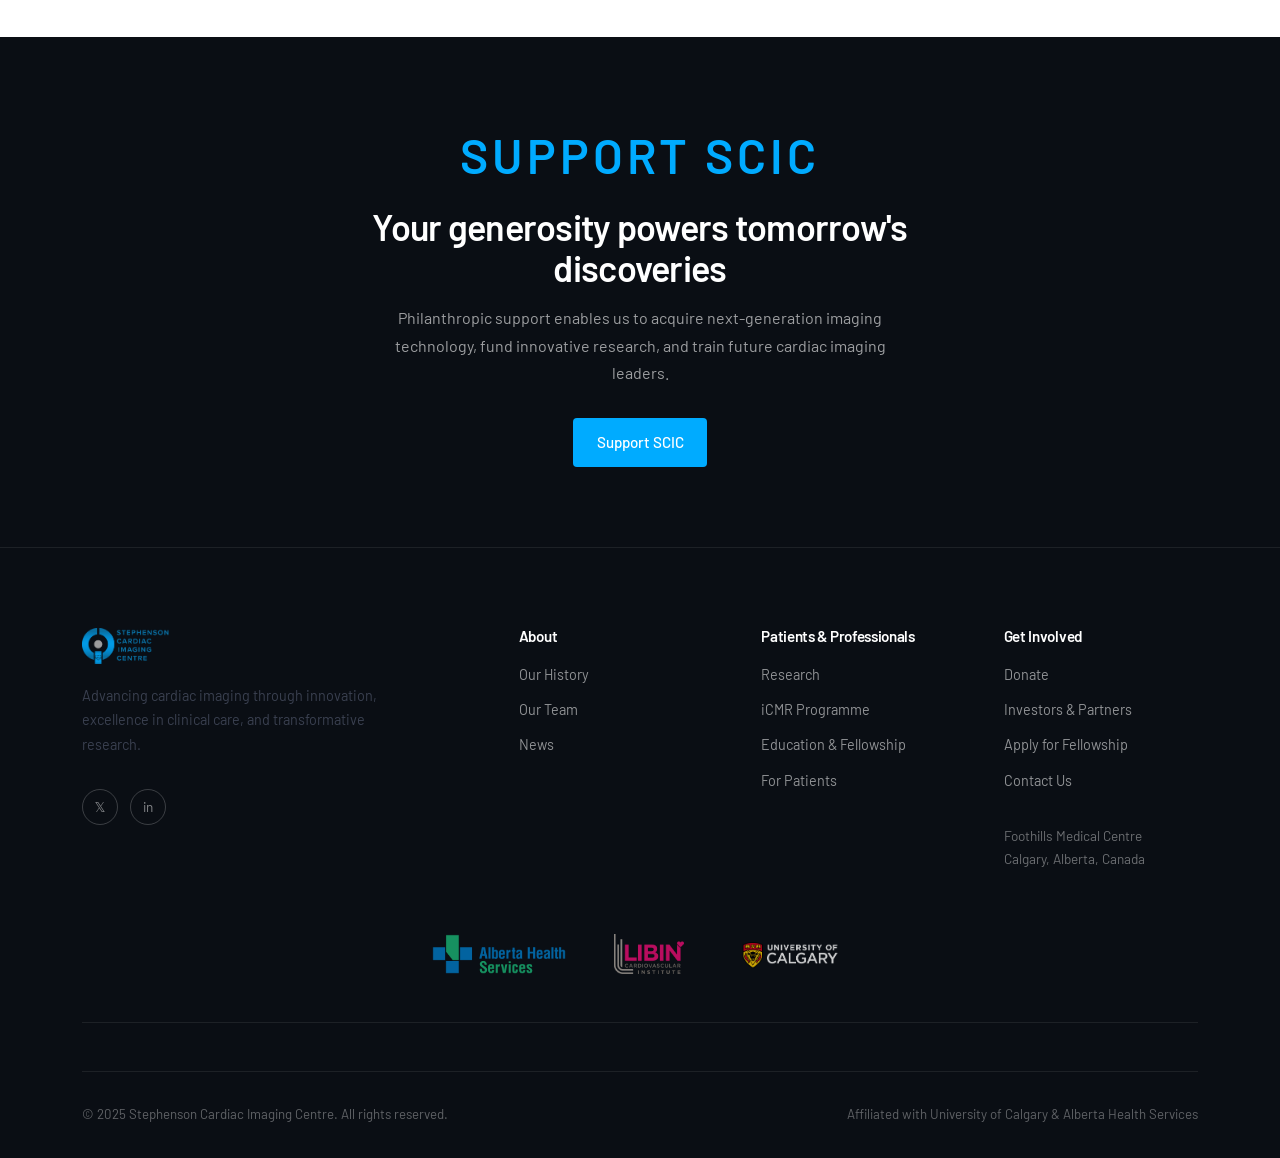
==== commit 1a14cb85: "had to change stuff in order for the videos to play" ====
--- a/index.html
+++ b/index.html
@@ -173,7 +173,7 @@
         </div>
       </div>
       <a href="research.html" class="card fade-in" onmouseover="document.getElementById('research-video').play()" onmouseleave="const v = document.getElementById('research-video'); v.pause(); v.currentTime=0;">
-        <video id="research-video" class="theme-card-media" muted loop controlsList="nopictureinpicture" style="object-fit: cover;">
+        <video id="research-video" class="theme-card-media" muted loop playsinline controlsList="nopictureinpicture" style="object-fit: cover;">
           <source src="images/research/4D Flow.mp4" type="video/mp4">
         </video>
         <div class="card-body">
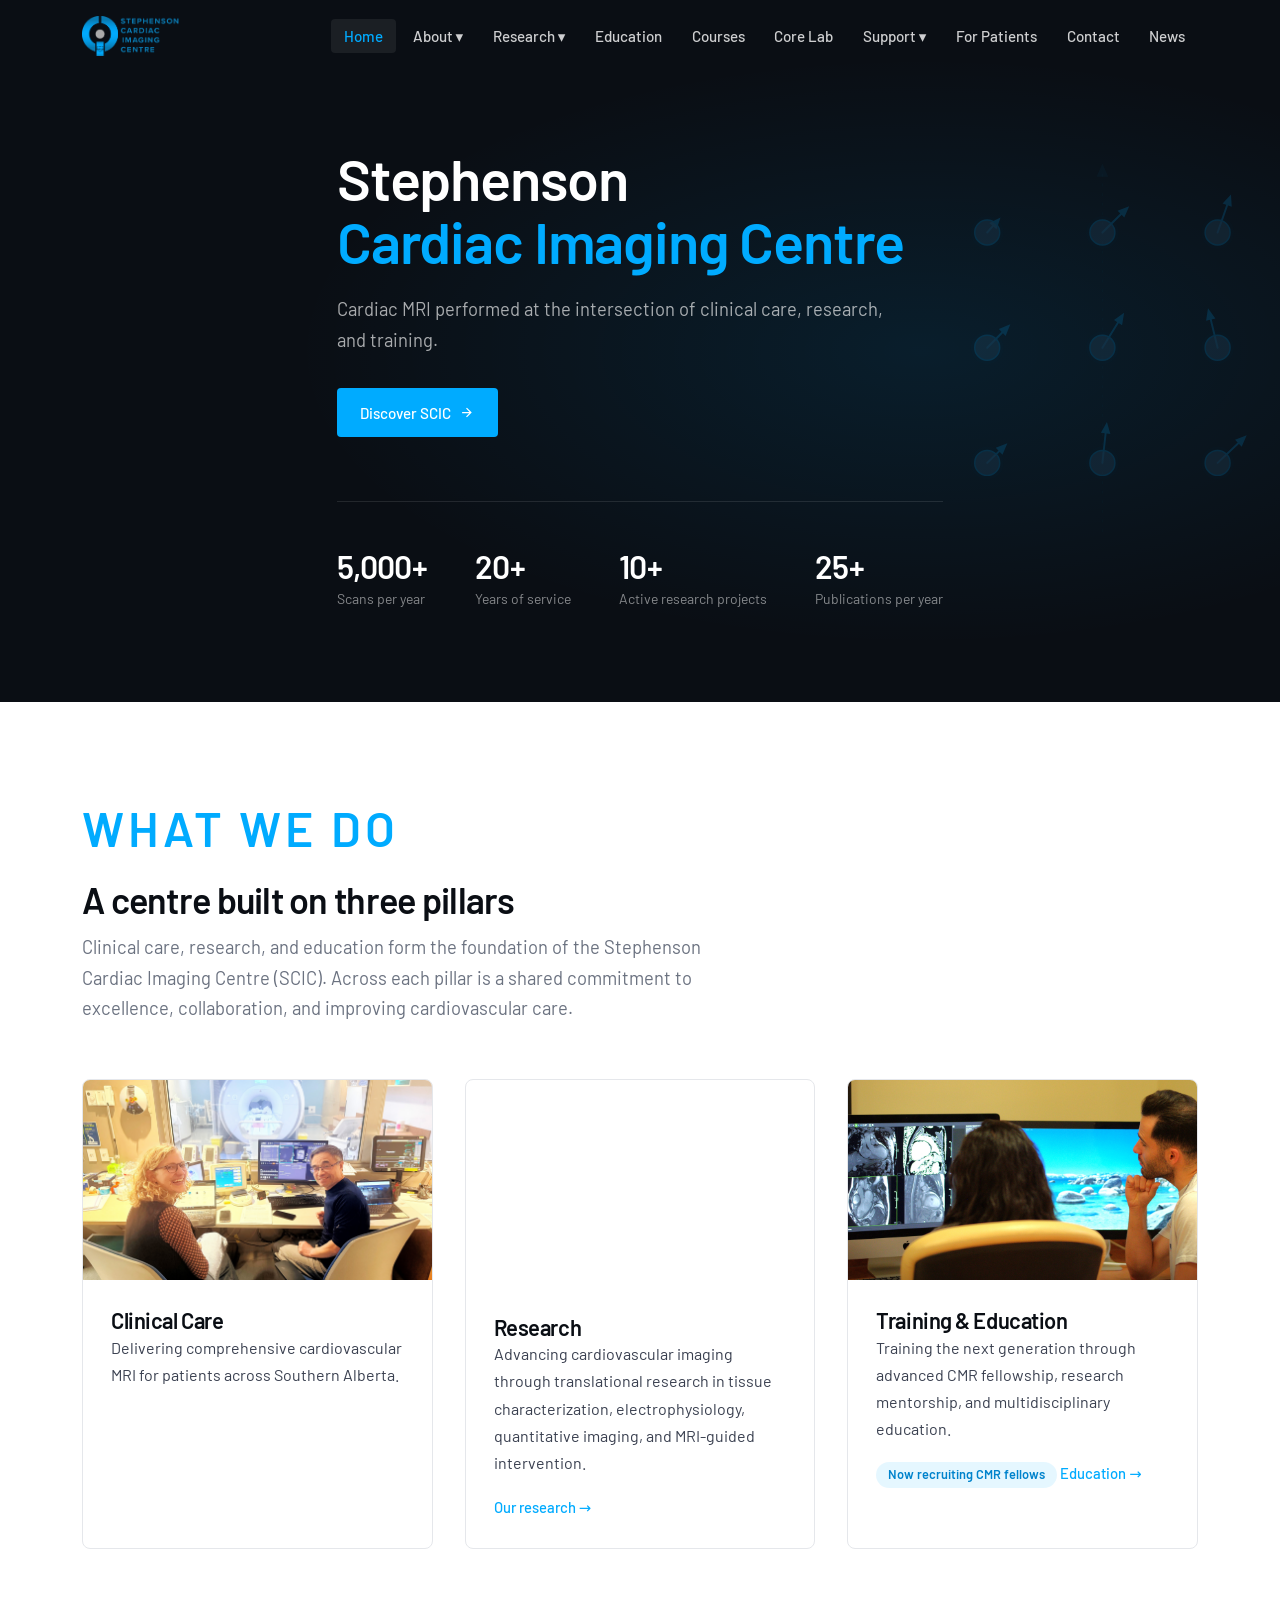
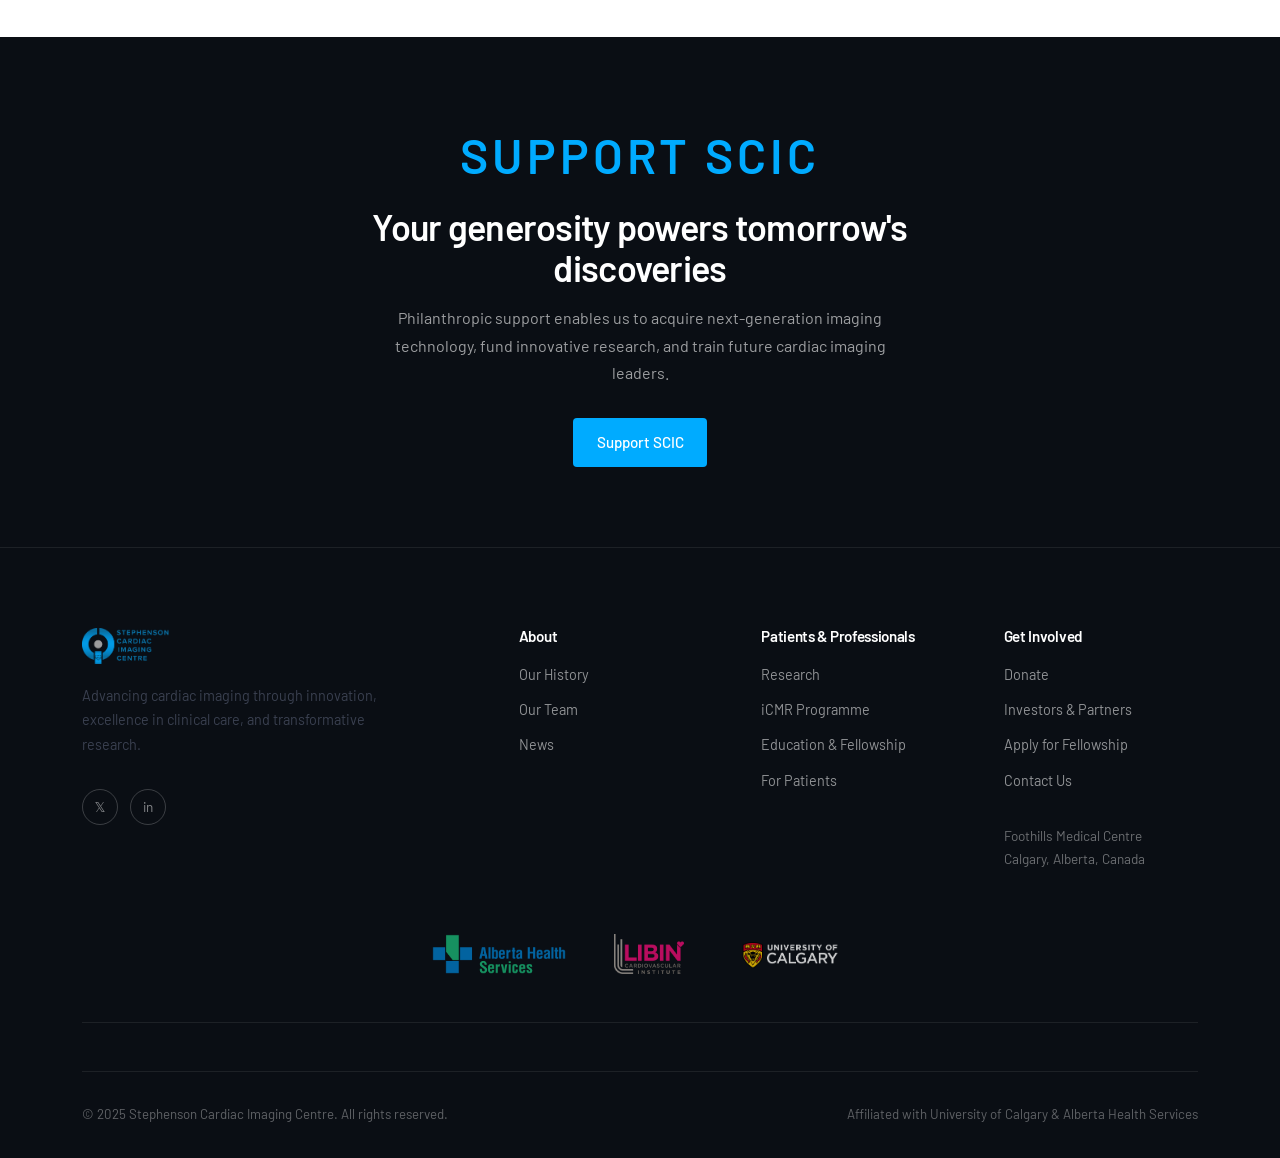
==== commit 7d9ae64b: "forgot to add preload  = auto to the video on the home/index page" ====
--- a/index.html
+++ b/index.html
@@ -173,7 +173,7 @@
         </div>
       </div>
       <a href="research.html" class="card fade-in" onmouseover="document.getElementById('research-video').play()" onmouseleave="const v = document.getElementById('research-video'); v.pause(); v.currentTime=0;">
-        <video id="research-video" class="theme-card-media" muted loop playsinline controlsList="nopictureinpicture" style="object-fit: cover;">
+        <video id="research-video" class="theme-card-media" muted loop playsinline preload="auto" controlsList="nopictureinpicture" style="object-fit: cover;">
           <source src="images/research/4D Flow.mp4" type="video/mp4">
         </video>
         <div class="card-body">
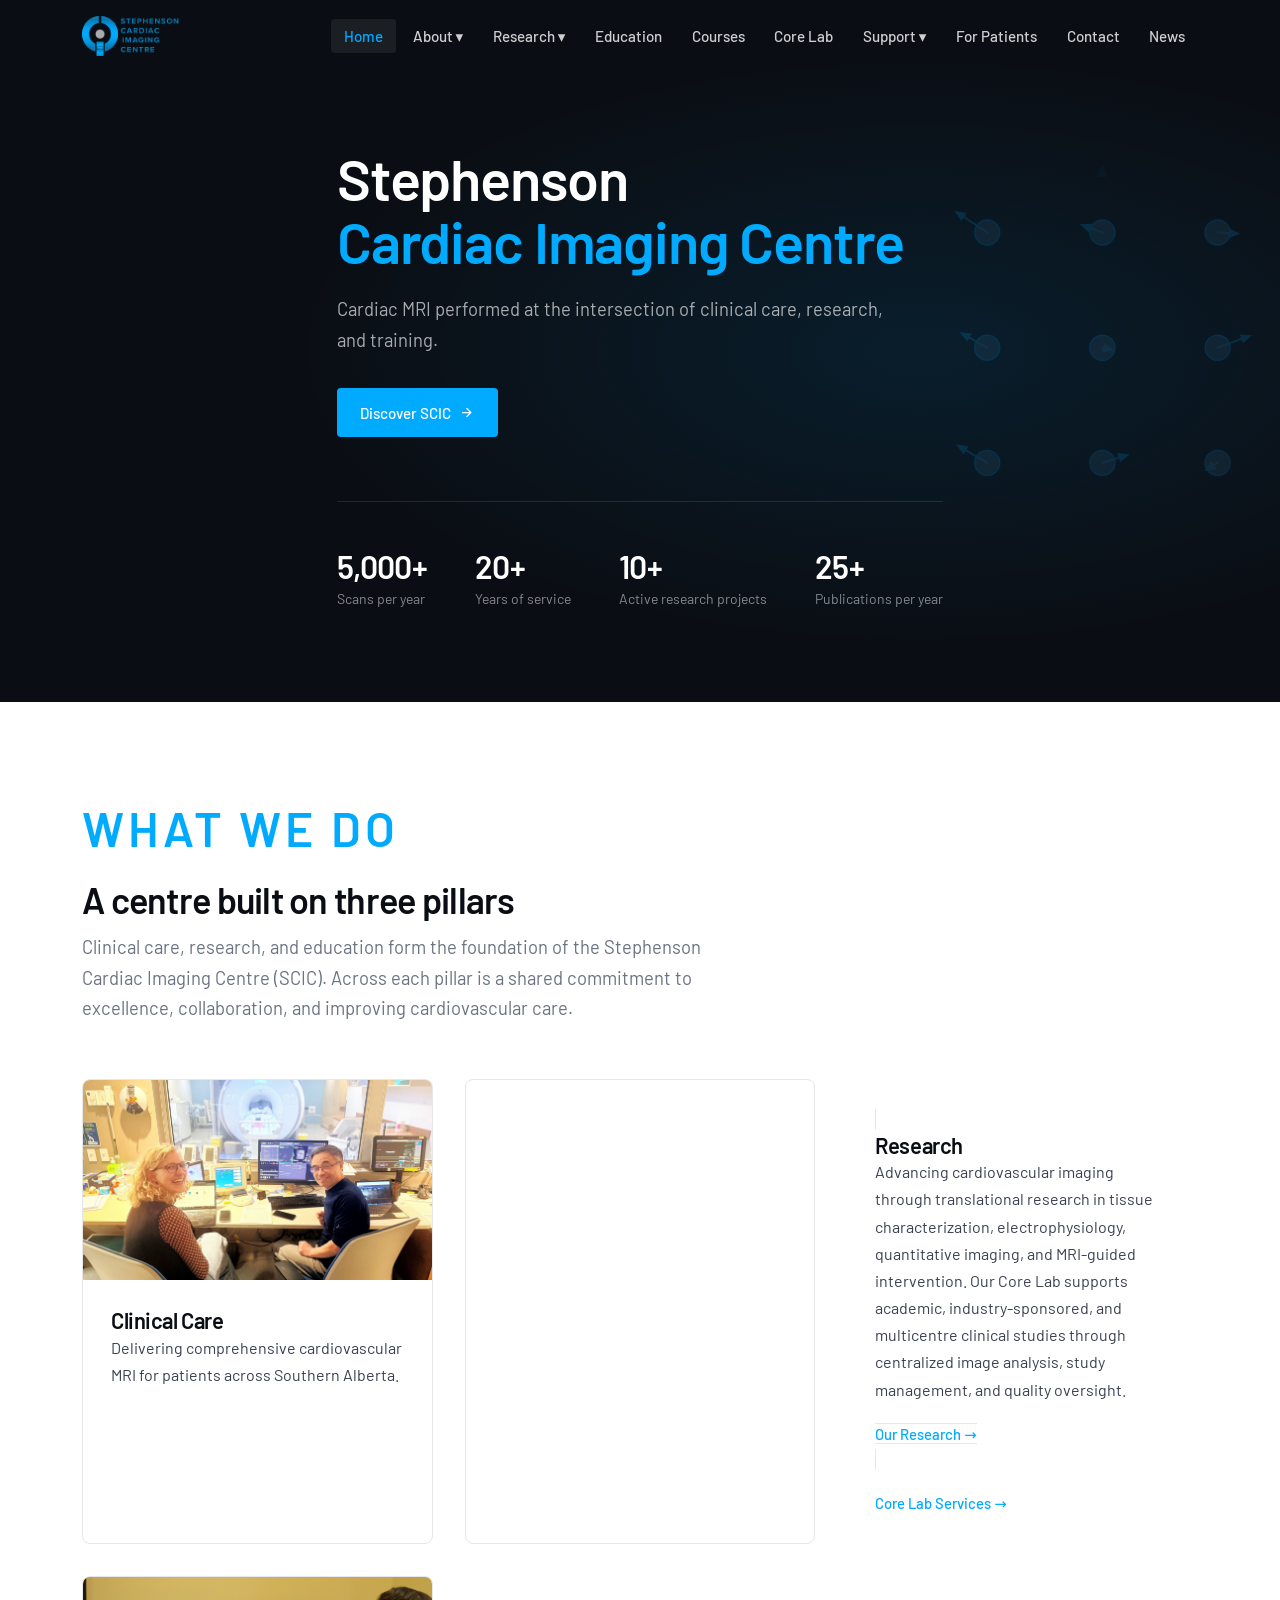
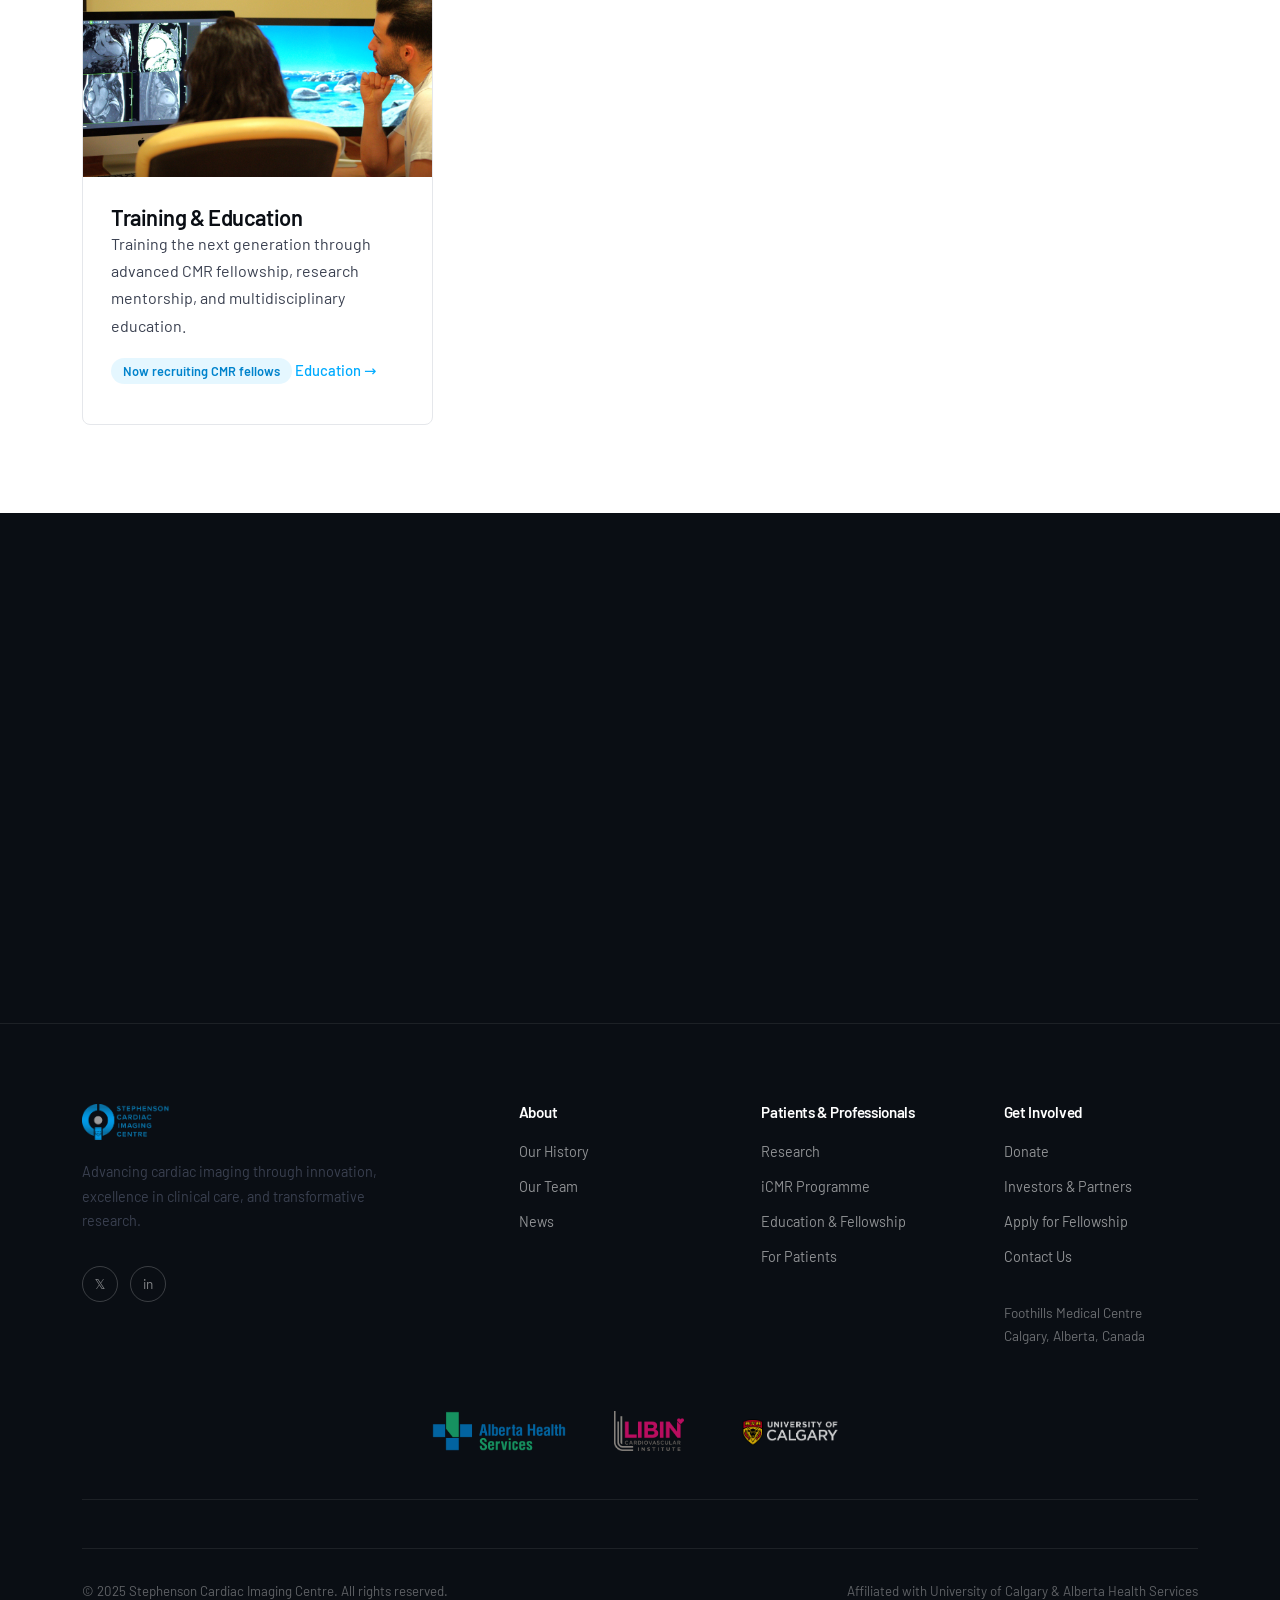
==== commit 4d42e587: "Update index.html Added COreLab description to 'Research' services" ====
--- a/index.html
+++ b/index.html
@@ -172,15 +172,35 @@
           <!-- <a href="clinical.html" class="card-link">Clinical services →</a> -->
         </div>
       </div>
-      <a href="research.html" class="card fade-in" onmouseover="document.getElementById('research-video').play()" onmouseleave="const v = document.getElementById('research-video'); v.pause(); v.currentTime=0;">
-        <video id="research-video" class="theme-card-media" muted loop playsinline preload="auto" controlsList="nopictureinpicture" style="object-fit: cover;">
-          <source src="images/research/4D Flow.mp4" type="video/mp4">
-        </video>
-        <div class="card-body">
-          <h3>Research</h3>
-          <p>Advancing cardiovascular imaging through translational research in tissue characterization, electrophysiology, quantitative imaging, and MRI-guided intervention.</p>
-          <span class="card-link">Our research →</span>
-        </div>
+      <a href="research.html" class="card fade-in"
+         onmouseover="document.getElementById('research-video').play()"
+         onmouseleave="const v = document.getElementById('research-video'); v.pause(); v.currentTime=0;">
+      
+          <video id="research-video" class="theme-card-media" muted loop playsinline preload="auto" controlsList="nopictureinpicture" style="object-fit: cover;">
+              <source src="images/research/4D Flow.mp4" type="video/mp4">
+          </video>
+      
+          <div class="card-body">
+      
+              <h3>Research</h3>
+      
+              <p>
+                  Advancing cardiovascular imaging through translational research in tissue characterization,
+                  electrophysiology, quantitative imaging, and MRI-guided intervention. Our Core Lab supports
+                  academic, industry-sponsored, and multicentre clinical studies through centralized image
+                  analysis, study management, and quality oversight.
+              </p>
+      
+              <span class="card-link">Our Research →</span>
+      
+              <br><br>
+      
+              <a href="corelab.html" class="card-link">
+                  Core Lab Services →
+              </a>
+      
+          </div>
+      
       </a>
       <a href="education.html" class="card fade-in">
         <img src="images/index/Education-case reveiw.jpg" class="theme-card-media" alt="Education case review" style="object-fit: cover;">
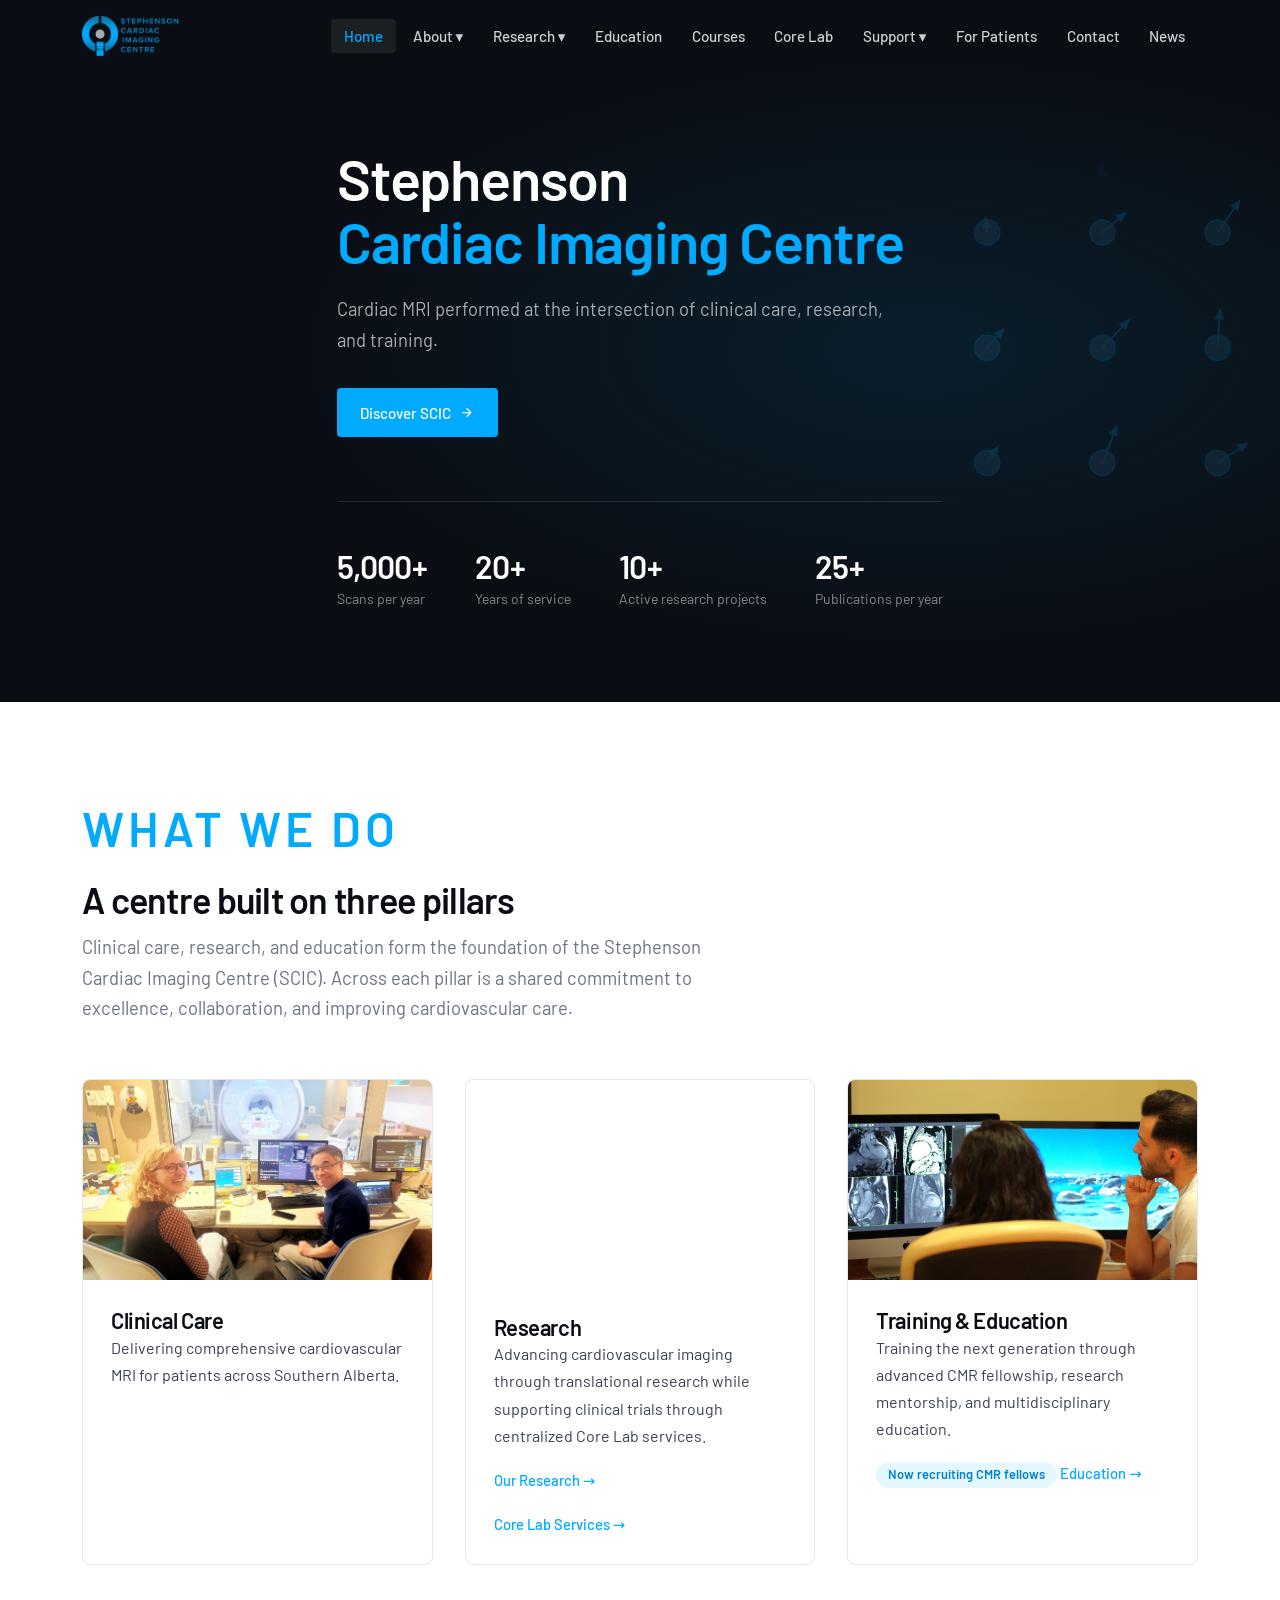
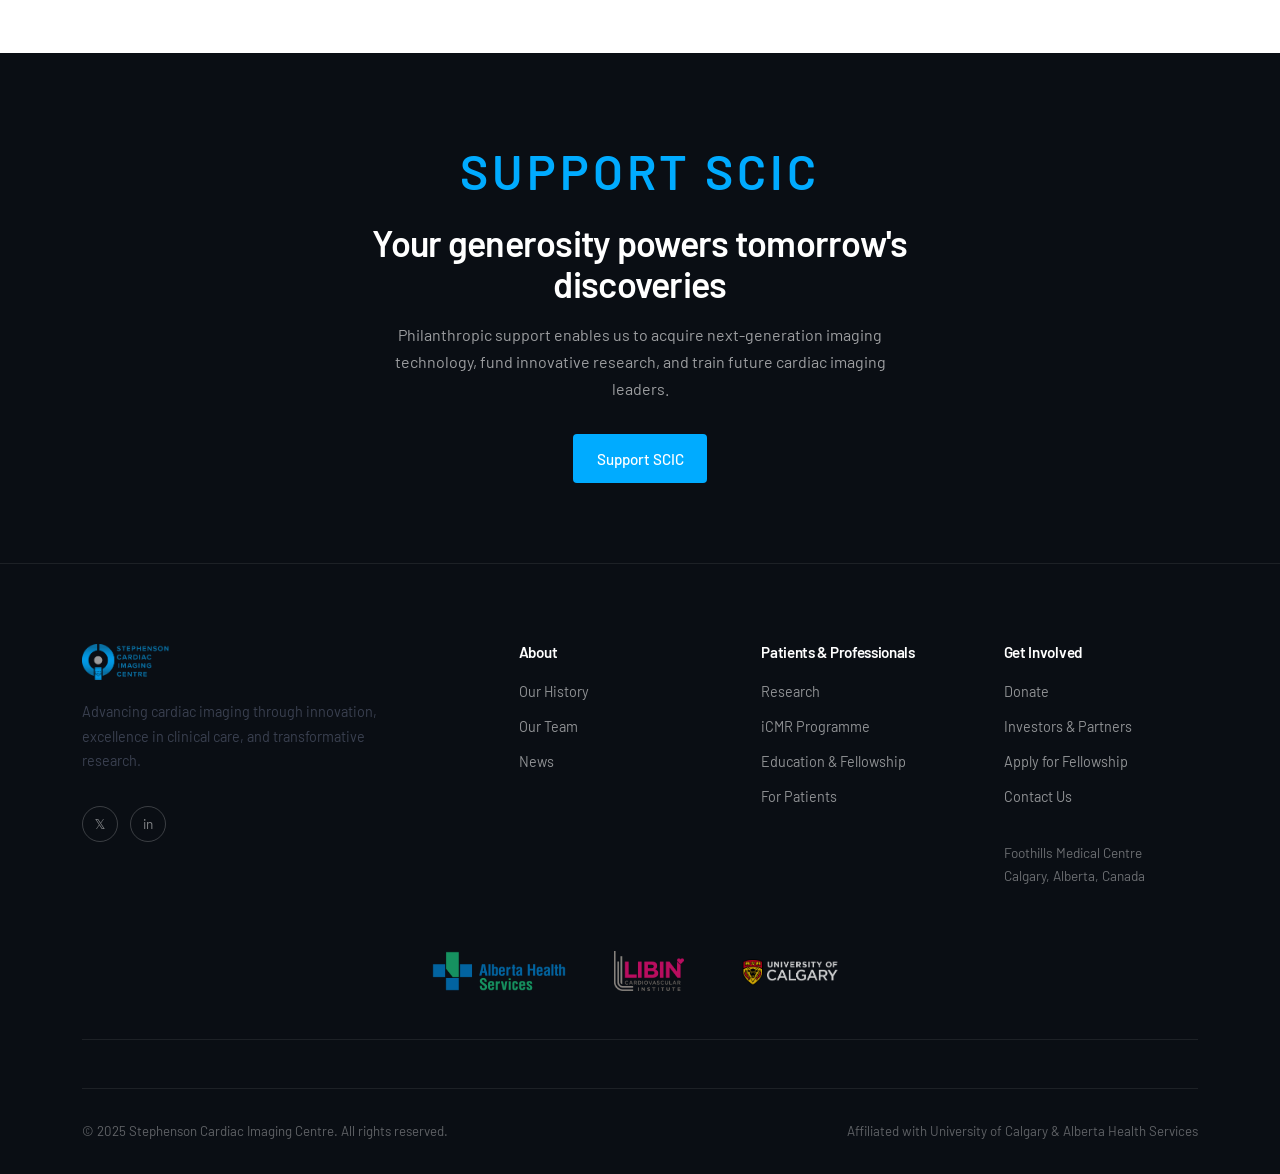
==== commit a16d5d56: "Update index.html" ====
--- a/index.html
+++ b/index.html
@@ -180,27 +180,20 @@
               <source src="images/research/4D Flow.mp4" type="video/mp4">
           </video>
       
-          <div class="card-body">
-      
-              <h3>Research</h3>
-      
-              <p>
-                  Advancing cardiovascular imaging through translational research in tissue characterization,
-                  electrophysiology, quantitative imaging, and MRI-guided intervention. Our Core Lab supports
-                  academic, industry-sponsored, and multicentre clinical studies through centralized image
-                  analysis, study management, and quality oversight.
-              </p>
-      
-              <span class="card-link">Our Research →</span>
-      
-              <br><br>
-      
-              <a href="corelab.html" class="card-link">
-                  Core Lab Services →
-              </a>
-      
-          </div>
-      
+        <div class="card-body">
+        
+            <h3>Research</h3>
+        
+            <p>
+                Advancing cardiovascular imaging through translational research while supporting clinical trials through centralized Core Lab services.
+            </p>
+        
+            <span class="card-link">Our Research →</span>
+        
+            <br>
+        
+            <span class="card-link">Core Lab Services →</span>
+        </div>
       </a>
       <a href="education.html" class="card fade-in">
         <img src="images/index/Education-case reveiw.jpg" class="theme-card-media" alt="Education case review" style="object-fit: cover;">
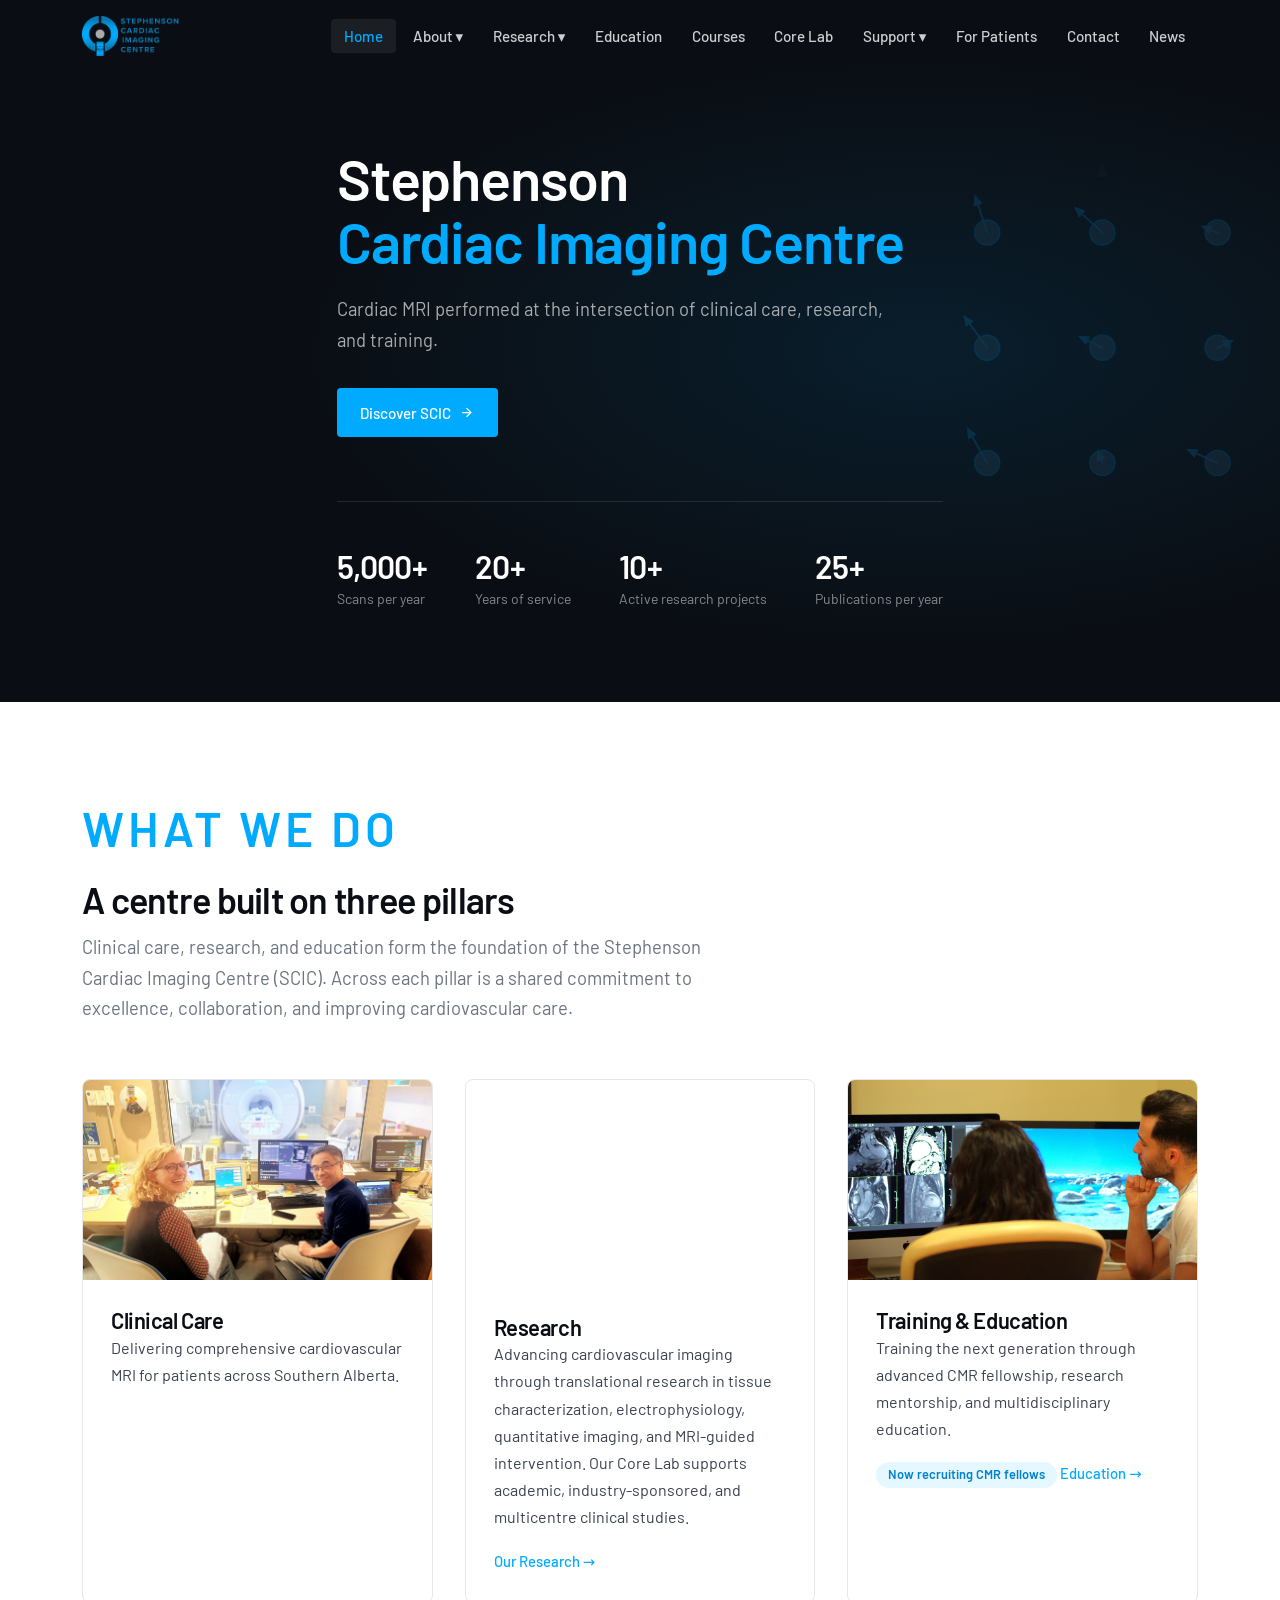
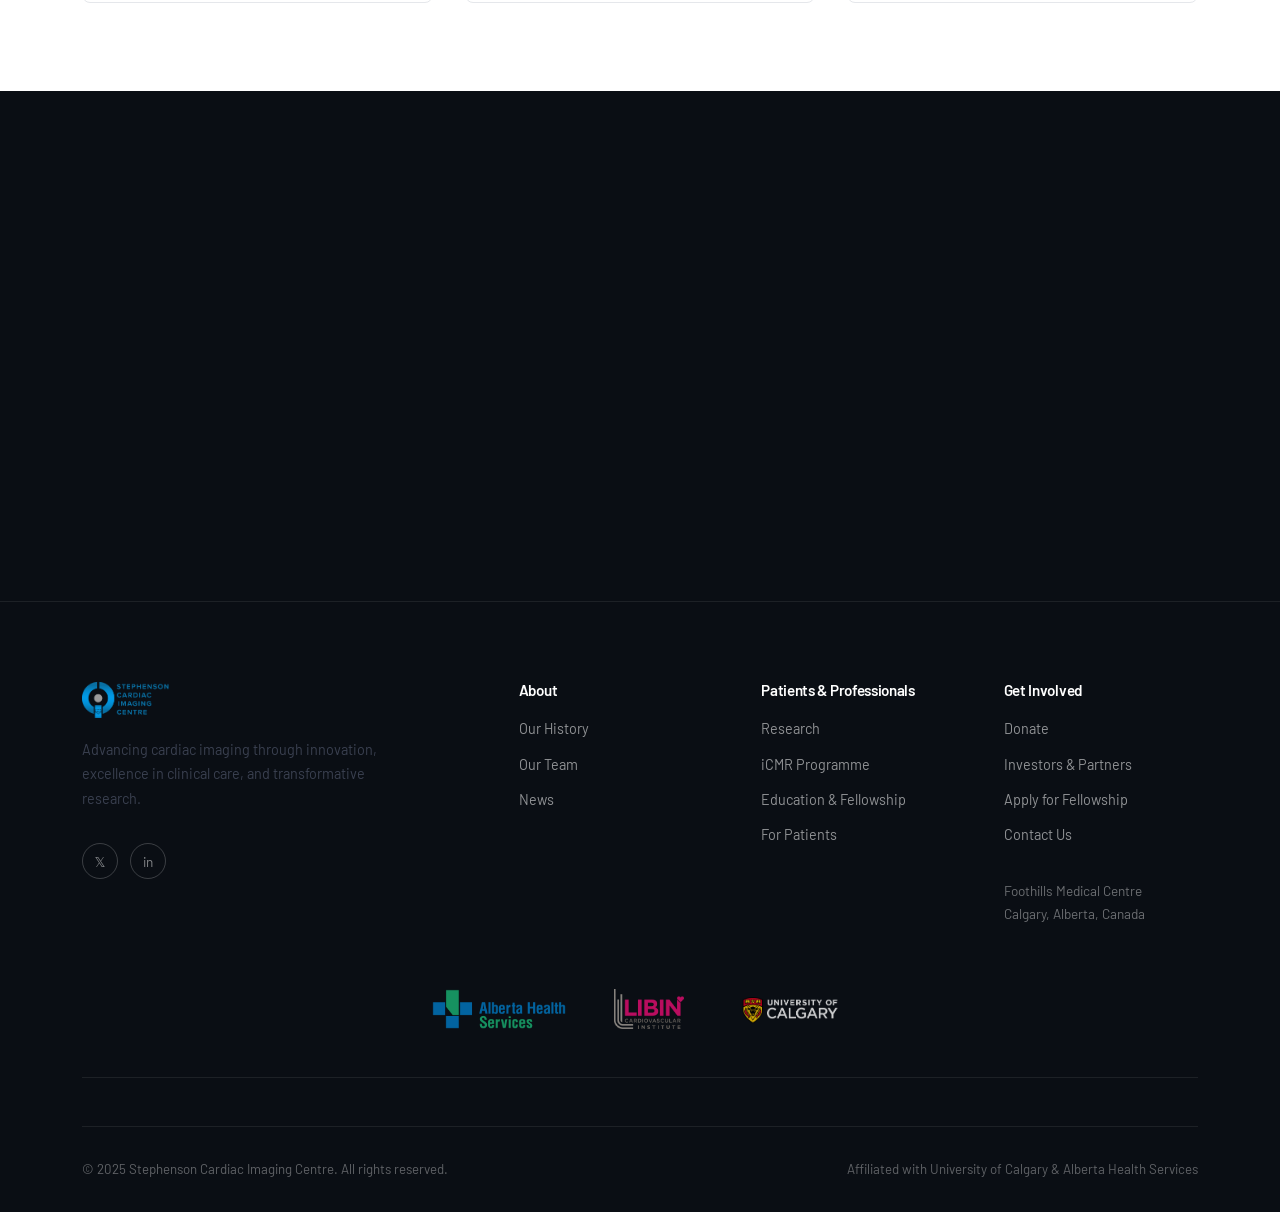
==== commit 237fedc1: "Update index.html" ====
--- a/index.html
+++ b/index.html
@@ -185,14 +185,12 @@
             <h3>Research</h3>
         
             <p>
-                Advancing cardiovascular imaging through translational research while supporting clinical trials through centralized Core Lab services.
-            </p>
-        
-            <span class="card-link">Our Research →</span>
-        
+                Advancing cardiovascular imaging through translational research in tissue characterization,
+                electrophysiology, quantitative imaging, and MRI-guided intervention. Our Core Lab supports
+                academic, industry-sponsored, and multicentre clinical studies.
+            </p>  
+            <span class="card-link">Our Research →</span>        
             <br>
-        
-            <span class="card-link">Core Lab Services →</span>
         </div>
       </a>
       <a href="education.html" class="card fade-in">
